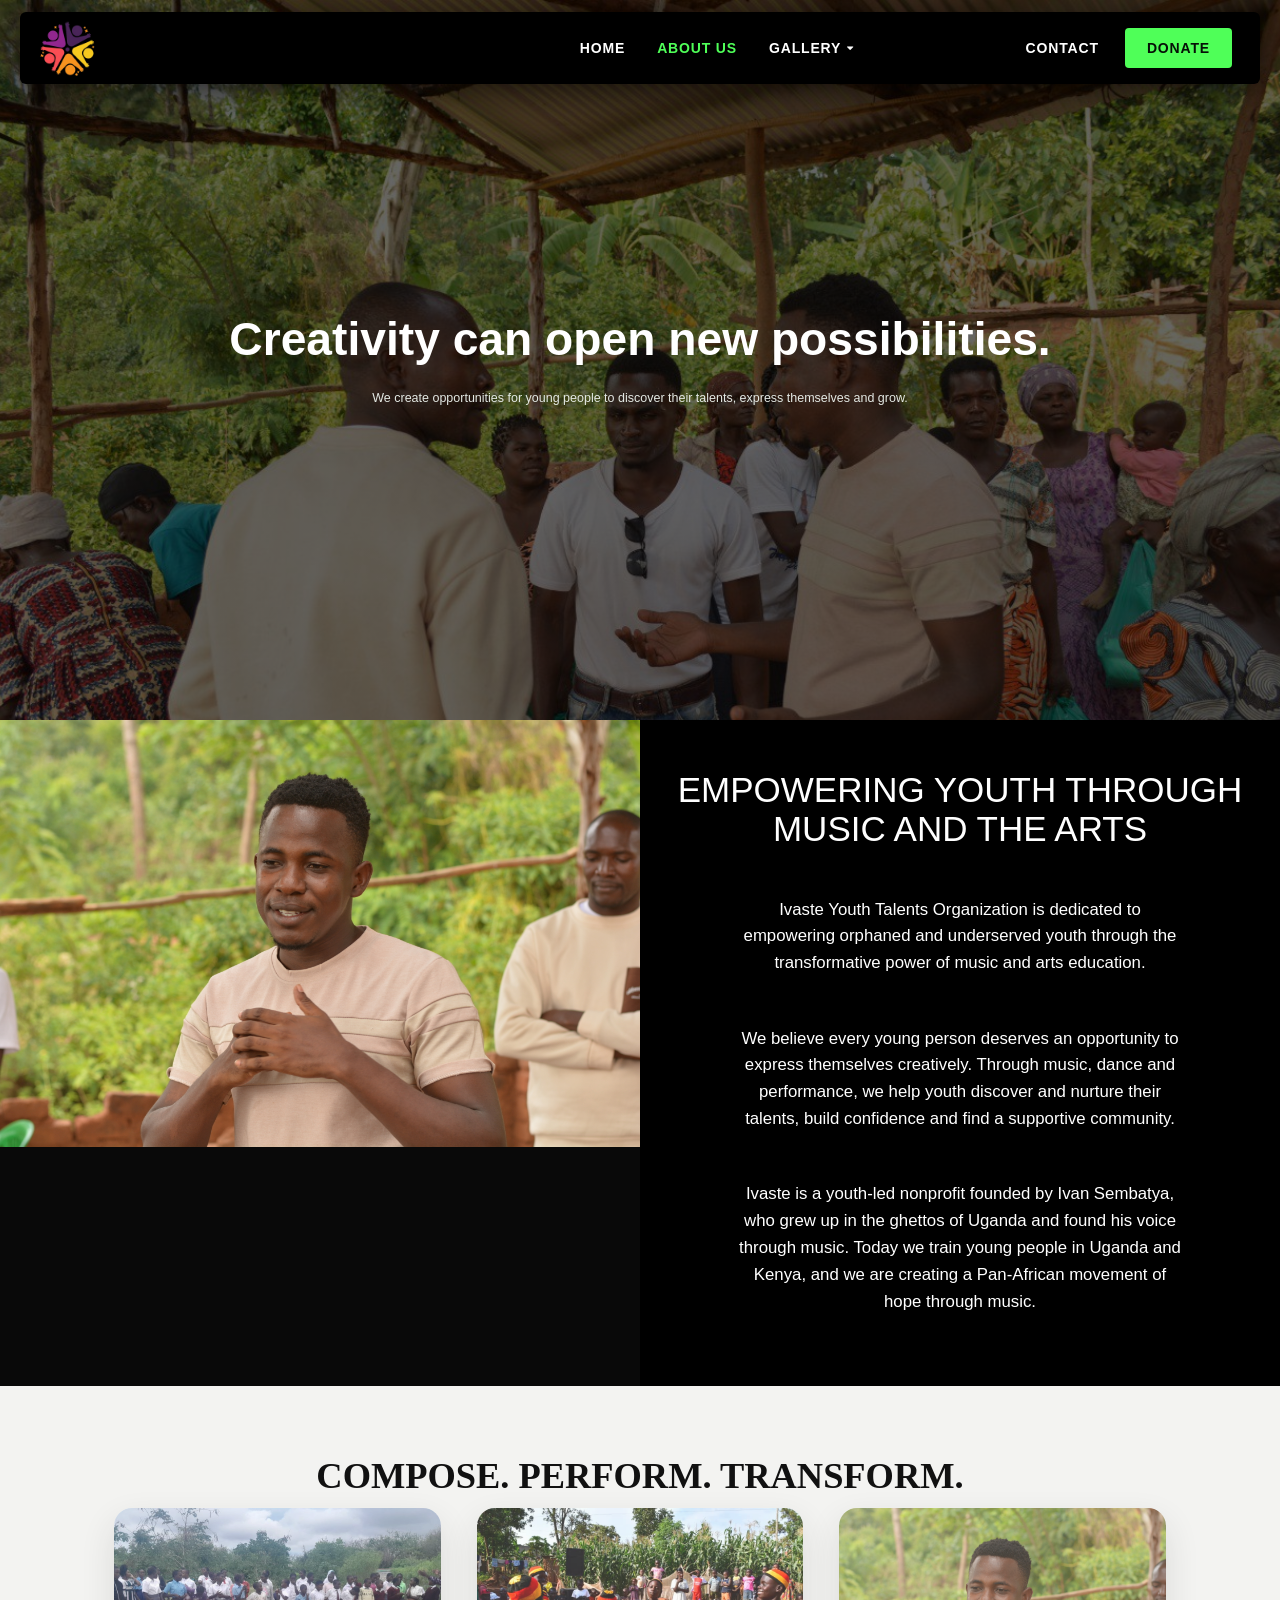
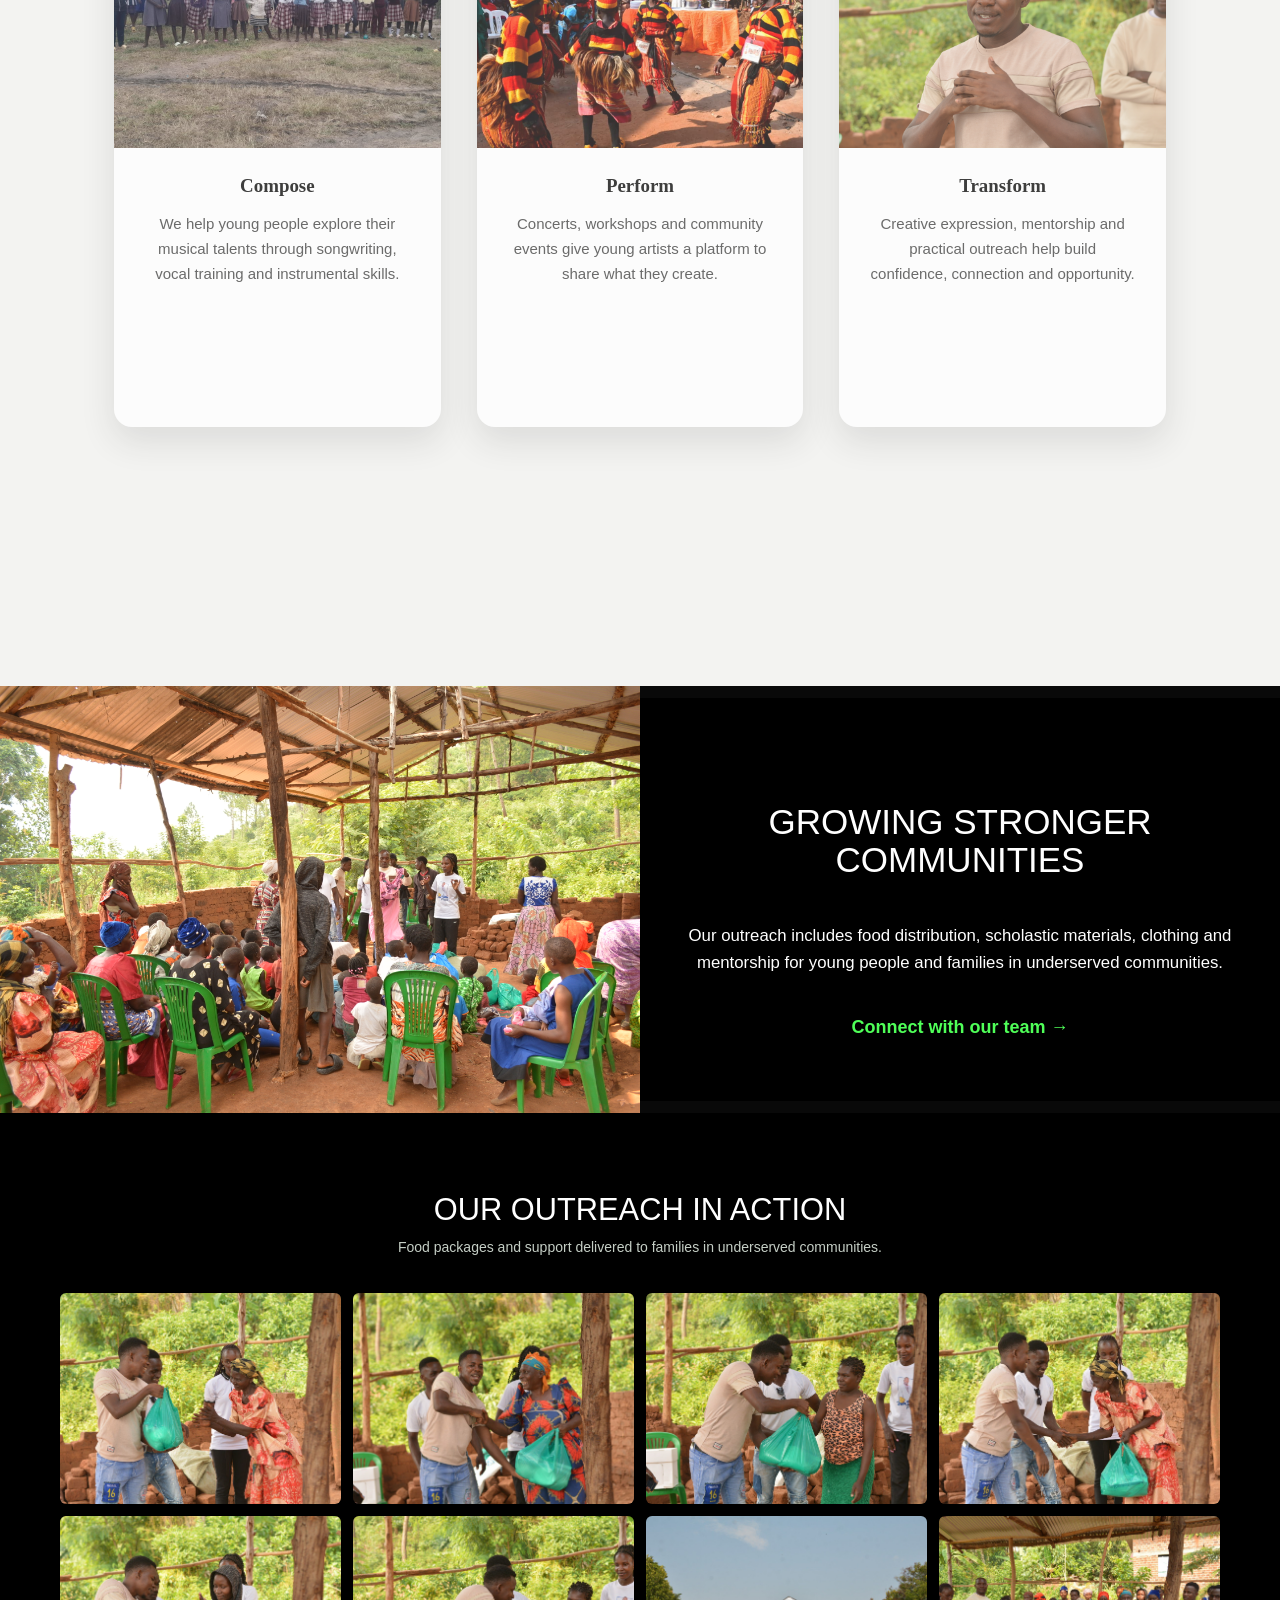
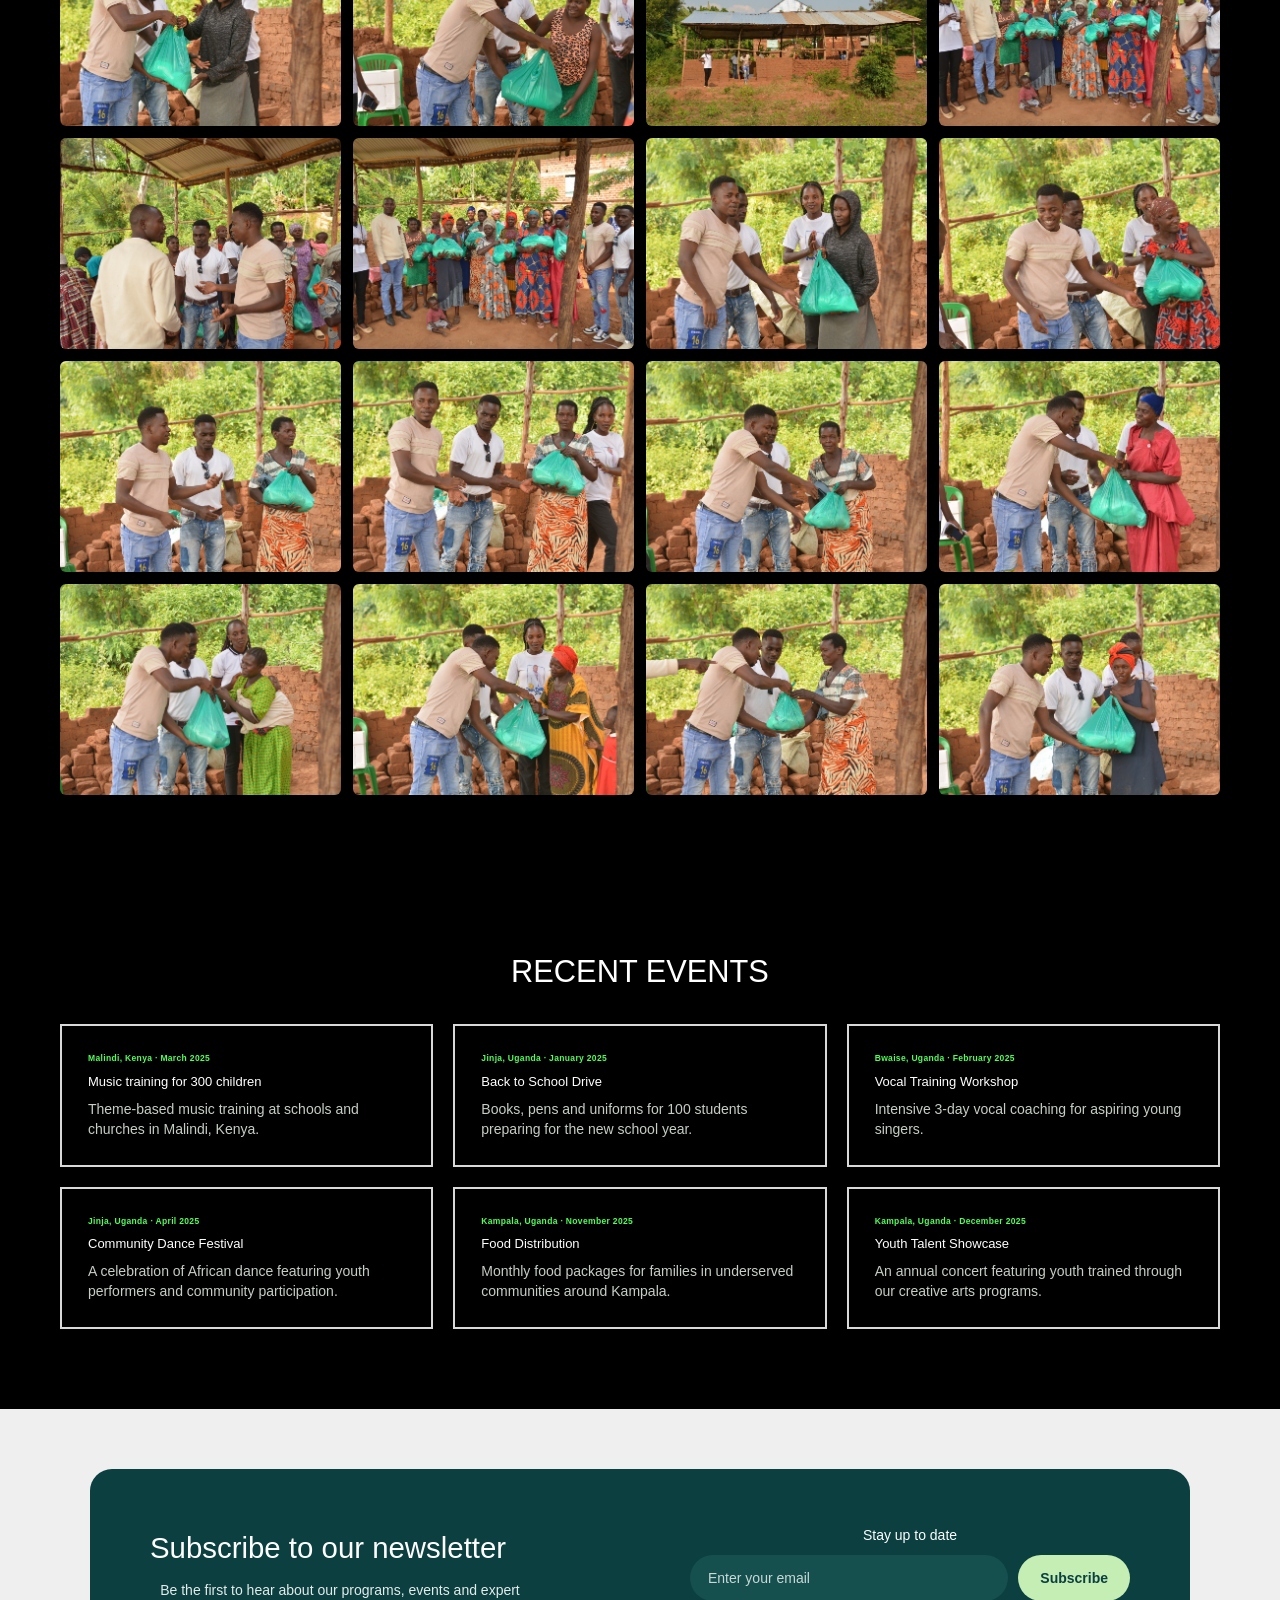
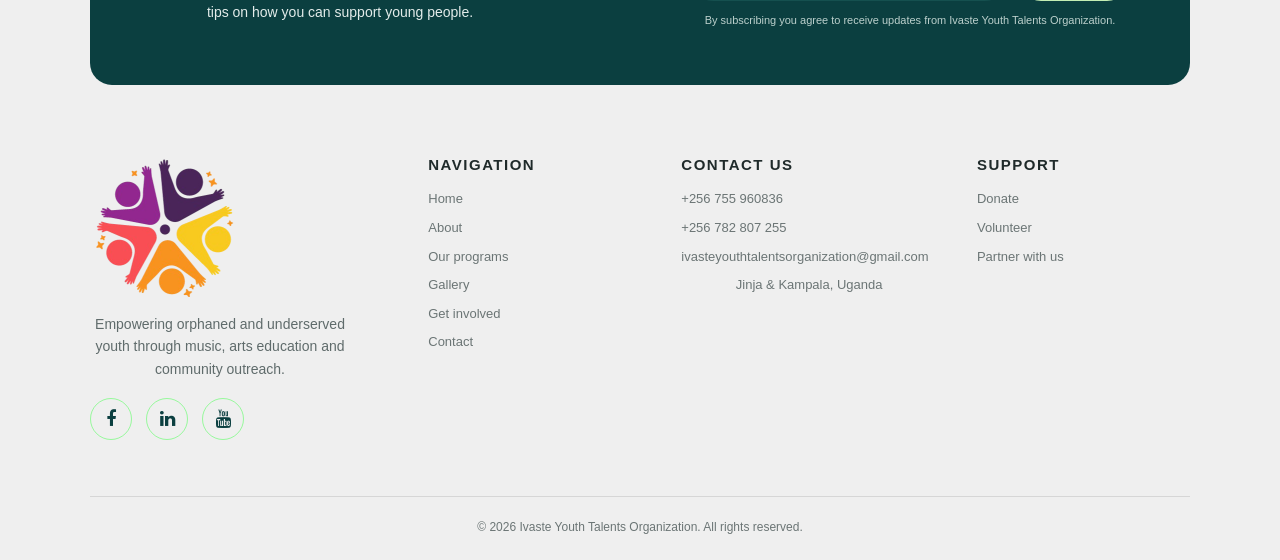
==== about.html @ e799e70d "Initialize Ivaste Youth website Co-authored-by: Copilot <223556219+Copilot@users.noreply.github.com>" ====
<!DOCTYPE html>
<html lang="en">
<head>
    <meta charset="UTF-8">
    <meta name="viewport" content="width=device-width, initial-scale=1.0">
    <meta name="description" content="About Ivaste Youth Talents Organization: our mission, our creative arts approach and our community outreach in Uganda.">
    <title>About | Ivaste Youth Talents Organization</title>

    <link rel="stylesheet" href="style.css">
    <link rel="stylesheet" href="https://cdnjs.cloudflare.com/ajax/libs/font-awesome/4.7.0/css/font-awesome.min.css">
    <link rel="stylesheet" href="https://stackpath.bootstrapcdn.com/bootstrap/3.4.1/css/bootstrap.min.css" integrity="sha384-HSMxcRTRxnN+Bdg0JdbxYKrThecOKuH5zCYotlSAcp1+c8xmyTe9GYg1l9a69psu" crossorigin="anonymous">
    <link rel="stylesheet" href="https://stackpath.bootstrapcdn.com/bootstrap/3.4.1/css/bootstrap-theme.min.css" integrity="sha384-6pzBo3FDv/PJ8r2KRkGHifhEocL+1X2rVCTTkUfGk7/0pbek5mMa1upzvWbrUbOZ" crossorigin="anonymous">
</head>
<body>
    
    <nav class="site-nav" aria-label="Main navigation">
        <a class="site-logo" href="index.html"><img src="images/ivaste-logo.png" alt="Ivaste Youth Talents Organization"></a>
        <ul class="site-menu">
            <li><a href="index.html">HOME</a></li>
            <li><a href="about.html" aria-current="page">ABOUT US</a></li>
            <li class="has-dropdown">
                <a href="gallery.html" aria-haspopup="true" aria-expanded="false">GALLERY <i class="fa fa-caret-down" aria-hidden="true"></i></a>
                <ul class="dropdown">
                    <li><a href="gallery.html">All photos</a></li>
                    <li><a href="gallery.html#food-distribution">Food distribution</a></li>
                    <li><a href="gallery.html#community">Community</a></li>
                </ul>
            </li>
            <li><a href="contact.html">CONTACT</a></li>
            <li><a class="nav-cta" href="donate.html">DONATE</a></li>
        </ul>
    </nav>

    <div class="main_about">
        <div class="main_content_about">
            <h2>Creativity can open new possibilities.</h2>
            <p>We create opportunities for young people to discover their talents, express themselves and grow.</p>
        </div>
    </div>

    <div class="side">
        <div class="left">
            <img src="images/youth-mentorship.jpg" alt="Ivaste team members offering guidance and support to a community member">
        </div>
        <div class="right">
            <h2>EMPOWERING YOUTH THROUGH MUSIC AND THE ARTS</h2>
            <p>
                Ivaste Youth Talents Organization is dedicated to empowering orphaned and underserved youth through the transformative power of music and arts education.
            </p>
            <p>
                We believe every young person deserves an opportunity to express themselves creatively. Through music, dance and performance, we help youth discover and nurture their talents, build confidence and find a supportive community.
            </p>
            <p>
                Ivaste is a youth-led nonprofit founded by Ivan Sembatya, who grew up in the ghettos of Uganda and found his voice through music. Today we train young people in Uganda and Kenya, and we are creating a Pan-African movement of hope through music.
            </p>
        </div>
    </div>

    <div class="product product_about">
        <h2>COMPOSE. PERFORM. TRANSFORM.</h2>
        <div class="product_container">

            <div class="item">
                <div class="item_img">
                    <img src="images/music-training.jpg" alt="Young people in a group music training session">
                </div>
                <div class="item_content">
                    <h3>Compose</h3>
                    <p>We help young people explore their musical talents through songwriting, vocal training and instrumental skills.</p>
                </div>
            </div>

            <div class="item">
                <div class="item_img">
                    <img src="images/youth-dance.jpeg" alt="Young performers sharing a traditional dance">
                </div>
                <div class="item_content">
                    <h3>Perform</h3>
                    <p>Concerts, workshops and community events give young artists a platform to share what they create.</p>
                </div>
            </div>

            <div class="item">
                <div class="item_img">
                    <img src="images/youth-mentorship.jpg" alt="Ivaste mentor working with a young person">
                </div>
                <div class="item_content">
                    <h3>Transform</h3>
                    <p>Creative expression, mentorship and practical outreach help build confidence, connection and opportunity.</p>
                </div>
            </div>
        </div>
    </div>

    <div class="side outreach-side">
        <div class="left">
            <img src="images/school-supplies.jpg" alt="Young people taking part in an Ivaste community outreach activity">
        </div>
        <div class="right">
            <h2>GROWING STRONGER COMMUNITIES</h2>
            <p>
                Our outreach includes food distribution, scholastic materials, clothing and mentorship for young people and families in underserved communities.
            </p>
            <a class="text-link" href="contact.html">Connect with our team &rarr;</a>
        </div>
    </div>

    <div class="gallery-section">
        <h2>OUR OUTREACH IN ACTION</h2>
        <p>Food packages and support delivered to families in underserved communities.</p>
        <div class="gallery-grid">
            <img src="images/1%20(1).jpg" alt="Ivaste volunteers handing out food packages" loading="lazy">
            <img src="images/1%20(2).jpg" alt="Food package distribution" loading="lazy">
            <img src="images/1%20(3).jpg" alt="Food package distribution" loading="lazy">
            <img src="images/1%20(4).jpg" alt="Food package distribution" loading="lazy">
            <img src="images/1%20(5).jpg" alt="Food package distribution" loading="lazy">
            <img src="images/1%20(6).jpg" alt="Food package distribution" loading="lazy">
            <img src="images/1%20(7).jpg" alt="Community outreach site" loading="lazy">
            <img src="images/1%20(8).jpg" alt="Community members gathered for an outreach day" loading="lazy">
            <img src="images/1%20(9).jpg" alt="Community members gathered for an outreach day" loading="lazy">
            <img src="images/1%20(10).jpg" alt="Community members gathered for an outreach day" loading="lazy">
            <img src="images/1%20(11).jpg" alt="Food package distribution" loading="lazy">
            <img src="images/1%20(12).jpg" alt="Food package distribution" loading="lazy">
            <img src="images/1%20(13).jpg" alt="Food package distribution" loading="lazy">
            <img src="images/1%20(14).jpg" alt="Food package distribution" loading="lazy">
            <img src="images/1%20(15).jpg" alt="Food package distribution" loading="lazy">
            <img src="images/1%20(16).jpg" alt="Food package distribution" loading="lazy">
            <img src="images/1%20(17).jpg" alt="Food package distribution" loading="lazy">
            <img src="images/1%20(18).jpg" alt="Food package distribution" loading="lazy">
            <img src="images/1%20(19).jpg" alt="Food package distribution" loading="lazy">
            <img src="images/1%20(20).jpg" alt="Food package distribution" loading="lazy">
        </div>
    </div>

    <div class="events-section">
        <h2>RECENT EVENTS</h2>
        <div class="events-grid">
            <article class="event-card">
                <span>Malindi, Kenya &middot; March 2025</span>
                <h3>Music training for 300 children</h3>
                <p>Theme-based music training at schools and churches in Malindi, Kenya.</p>
            </article>
            <article class="event-card">
                <span>Jinja, Uganda &middot; January 2025</span>
                <h3>Back to School Drive</h3>
                <p>Books, pens and uniforms for 100 students preparing for the new school year.</p>
            </article>
            <article class="event-card">
                <span>Bwaise, Uganda &middot; February 2025</span>
                <h3>Vocal Training Workshop</h3>
                <p>Intensive 3-day vocal coaching for aspiring young singers.</p>
            </article>
            <article class="event-card">
                <span>Jinja, Uganda &middot; April 2025</span>
                <h3>Community Dance Festival</h3>
                <p>A celebration of African dance featuring youth performers and community participation.</p>
            </article>
            <article class="event-card">
                <span>Kampala, Uganda &middot; November 2025</span>
                <h3>Food Distribution</h3>
                <p>Monthly food packages for families in underserved communities around Kampala.</p>
            </article>
            <article class="event-card">
                <span>Kampala, Uganda &middot; December 2025</span>
                <h3>Youth Talent Showcase</h3>
                <p>An annual concert featuring youth trained through our creative arts programs.</p>
            </article>
        </div>
    </div>

    <footer class="site-footer">
        <div class="newsletter">
            <div class="newsletter-copy">
                <h2>Subscribe to our newsletter</h2>
                <p>Be the first to hear about our programs, events and expert tips on how you can support young people.</p>
            </div>
            <div class="newsletter-form">
                <p class="newsletter-label">Stay up to date</p>
                <form method="post" enctype="text/plain" action="mailto:ivasteyouthtalentsorganization@gmail.com?subject=Newsletter%20subscription">
                    <input type="email" name="email" placeholder="Enter your email" aria-label="Email address" required>
                    <button type="submit">Subscribe</button>
                </form>
                <p class="newsletter-note">By subscribing you agree to receive updates from Ivaste Youth Talents Organization.</p>
            </div>
        </div>
        <div class="footer-main">
            <div class="footer-brand">
                <a href="index.html"><img src="images/ivaste-logo.png" alt="Ivaste Youth Talents Organization"></a>
                <p>Empowering orphaned and underserved youth through music, arts education and community outreach.</p>
                <div class="social-icons">
                    <a href="https://web.facebook.com/profile.php?id=100069220653666" target="_blank" rel="noopener noreferrer" aria-label="Facebook"><i class="fa fa-facebook" aria-hidden="true"></i></a>
                    <a href="https://www.linkedin.com/company/ivaste-youth-talents-organization/" target="_blank" rel="noopener noreferrer" aria-label="LinkedIn"><i class="fa fa-linkedin" aria-hidden="true"></i></a>
                    <a href="https://www.youtube.com/@IvasteYouthTalentsOrganization" target="_blank" rel="noopener noreferrer" aria-label="YouTube"><i class="fa fa-youtube" aria-hidden="true"></i></a>
                </div>
            </div>
            <div class="footer-col">
                <h3>Navigation</h3>
                <a href="index.html">Home</a>
                <a href="about.html">About</a>
                <a href="index.html#programs">Our programs</a>
                <a href="gallery.html">Gallery</a>
                <a href="donate.html">Get involved</a>
                <a href="contact.html">Contact</a>
            </div>
            <div class="footer-col">
                <h3>Contact Us</h3>
                <a href="tel:+256755960836">+256 755 960836</a>
                <a href="tel:+256782807255">+256 782 807 255</a>
                <a href="mailto:ivasteyouthtalentsorganization@gmail.com">ivasteyouthtalentsorganization@gmail.com</a>
                <p>Jinja &amp; Kampala, Uganda</p>
            </div>
            <div class="footer-col">
                <h3>Support</h3>
                <a href="donate.html">Donate</a>
                <a href="donate.html">Volunteer</a>
                <a href="donate.html">Partner with us</a>
            </div>
        </div>
        <div class="footer-bottom">
            <p>&copy; 2026 Ivaste Youth Talents Organization. All rights reserved.</p>
        </div>
    </footer>
</body>
</html>
---- style.css ----
body
{
    background-color: black;
}

.nav
{
    background-color: rgba(0, 0, 0, 0.856);
    z-index: 9;
    padding-left: 50px;
    padding-right: 50px;
    display:flex;
    box-shadow: 0px 3px 65px 0px rgba(0, 0, 0, 0.856);
}
.nav_top
{
    position:fixed;
    top:0;
    right:0;
    left:0;
}
.logo
{
    float:left;
    width: 50%;
}
.logo img
{
    padding: 8px;
    width:30%;
    margin-left:10%;
}
.nav_side
{
    float:right;
    width:45%;
    margin-top: 20px;
}
.nav_side a
{
    text-decoration: none;
    margin-right: 10px;
    margin-left:50px;
    margin-top: 20px;
    padding-top: 20px;
    padding-left: 15px;
    color: white;
    font-weight: bold;
    font-family: 'Trebuchet MS', sans-serif;
    font-size: 15px;
    justify-content: center;
    align-items: center;
    align-content: center;
    text-align: center;
    
}
.nav_side a:hover
{
    color: rgb(79, 255, 88);
    transition: all 1s ease;
}

.main
{
    background-image: linear-gradient(rgba(0,0,0,0.6), rgba(0,0,0,0.6)), url("images/1%20(8).jpg");
    background-position: center;
    background-size: cover;
    background-repeat: no-repeat;
    background-attachment: fixed;
    height: 130vh;
}
.main .main_content
{
    padding-top: 10%;
    margin-left: 10%;
    margin-right: 10%;
    width:40%;
}
.main .main_content h2
{
    color: white;
    font-size: 350%;
    font-family: 'Trebuchet MS', sans-serif;
    font-weight: bolder;
    text-align: left;
}
.main .main_content h2 span
{
    font-size:50%;
    opacity: 0.9;
    font-weight: 400;
    line-height: 50px;
}
.main .main_content .btn
{
    margin-top:10%;
    text-align: left;
    width:0%;
}
.main .main_content .btn a
{
    text-decoration: none;
    font-size: large;
    margin:44%;
    padding: 10px 20px;
    font-weight: bold;
    background-color: rgba(0, 0, 0, 0.856);
    color:white;
    font-family: 'Trebuchet MS', sans-serif; 
    text-align: center;
    border: 2px solid rgba(0, 0, 0, 0.856);
    transition: 0.5s;
}
.main .main_content .btn a:hover
{
    background-color: rgba(255, 255, 255, 0.527);
    color: rgb(37, 0, 19);
    border: none;
    border: 4px solid rgb(37, 0, 19);
    transition:0.5s;
}

.side 
{
    background-color: rgba(0, 0, 0, 0.966);
    display: flex;
    text-align: center;
    color: white;
    font-family: 'Trebuchet MS', sans-serif;
}
.side .left
{
    width:50%;
    float: left;
}
.side .left img
{
    float: left;
    width:100%;
}
.side .right
{
    background-color: rgba(0, 0, 0, 0.966);
    width:50%;
    float:right;
}
.side .right h2
{
    margin-top: 8%;
    font-size: 250%;
}
.side .right p
{
    margin-left: 15%;
    width: 70%;
    font-size: 147%;
    margin-top: 6%;
}
.side .right .side_btn
{
    margin-top:4%;
}
.side .right .side_btn a
{
    text-decoration: none;
    font-size: large;
    margin:32%;
    padding: 10px 20px;
    font-weight: bold;
    color: white;
    font-family: 'Trebuchet MS', sans-serif;
    text-align: center;
    border: 4px double whitesmoke;
    transition: 0.5s;
}
.side .right .side_btn a:hover
{
    background-color: rgb(79, 255, 88);
    color: black;
    font-weight:bolder;
    border: none;
    border: 4px solid green;
    transition:0.5s;
}

.product
{
    float:left;
    background-image: linear-gradient(rgba(0,0,0,0.7), rgba(0,0,0,0.7)), url("images/1%20(13).jpg");
    background-position: center;
    background-size: cover;
    background-repeat: no-repeat;
    background-attachment: fixed;
    padding-bottom: 50px;
    height: 100vh;
    font-family: 'Trebuchet MS', sans-serif;
    color: white;
}
.product h2
{
    font-size: 45px;
    text-align: center;
    padding: 20px;
}
.product .product_container
{
    display:flex;
    margin-left: 5%;
    margin-right: 5%;
}
.product .product_container .item
{
    width:33%;
    margin: 10px;
    height: 10%;
    background-color: black;
    opacity: 80%;
    border-radius: 50%;
}
.product .product_container .item:hover
{
    box-shadow:0px 3px 65px 0px rgb(255, 189, 165);
}
.product .product_container .item .item_img
{
    width:60%;
    height: 20%;
    overflow:hidden;
    margin-left: 23%;
}
.product .product_container .item .item_img img
{
    width:100%;
    height: 10%;
}
.product .product_container .item .item_content
{
    text-align: center;
}
.product .product_container .item .item_content h3
{
    font-size: 25px;
    line-height: 2px;
    color: rgb(79, 255, 88);
    font-weight: bolder;
}
.product .product_container .item .item_content p
{
    font-size: 20px;
    line-height: 25px;
    width: 80%;
    text-align: center;
    padding-left: 20%;
}

footer
{
    background-color: black;
    padding:50px;
    display: inline-block;
    font-family: 'Trebuchet MS', sans-serif;
}
footer .aimg
{
    margin-top:21%;
}
footer .pages
{
    width:25%;
    text-align: center;
    display: inline-block;
}

footer .pages p
{
    padding-top: 5%;
    text-align: left;
    color:rgba(255, 226, 243, 0.808);
    width:90%;
    padding-left:12%;
}
footer .pages a
{
    text-decoration: none;
    margin:10px;
    color: rgba(255, 226, 243, 0.808);
    font-size: 30px;
}
footer .pages a:hover
{
    color:white;
}
footer .doc
{
    width:25%;
    text-align: center;
    display: inline-block;
    padding-bottom: 5%;
}
footer .doc h3
{
    color: rgb(255, 226, 243);
    font-size: 30px;
    padding: 5px;
    font-weight: bold;
    line-height: 130px;
}
footer .doc a
{
    display: block;
    text-decoration: none;
    margin:10px;
    color: rgba(255, 226, 243, 0.808);
    font-size: 25px;
}
footer .doc a:hover
{
    color:white;
}
footer .social
{
    width:25%;
    text-align: center;
    display: inline-block;
}
footer .social h3
{
    color: rgb(255, 226, 243);
    font-size: 30px;
    padding: 5px;
    font-weight: bold;
    line-height: 130px;
}
footer .contact
{
    width:20%;
    text-align: center;
    text-align: left;
}
footer .contact h3
{
    color: rgb(255, 226, 243);
    font-size: 30px;
    padding: 5px;
    font-weight: bold;
    line-height: 130px;
}
footer .social p
{
    padding-top: 5%;
    text-align: left;
    color:rgba(255, 226, 243, 0.808);
    width:90%;
    padding-left:12%;
    font-size: large;
    margin-bottom: 18%;
}
.side .right .side_btn
{
    margin-top:4%;
}
footer .side_btn a
{
    text-decoration: none;
    font-size: 100%;
    padding: 10px 20px;
    font-weight: bold;
    color: white;
    font-family: 'Trebuchet MS', sans-serif;
    border: 2px double whitesmoke;
    transition: 0.5s;
}
footer .side_btn a:hover
{
    background-color: rgb(79, 255, 88);
    color: black;
    font-weight:bolder;
    border: none;
    border: 4px solid green;
    transition:0.5s;
}
footer .contact
{
    display: inline-block;
}
footer .contact a
{
    display: block;
    font-size: 20px;
    line-height: 38px;
    text-decoration: none;;
    color:rgba(247, 193, 224, 0.904);
    margin:10px;
}
footer .contact a:hover
{
    color:white;
}
footer p
{
    color:rgba(247, 178, 217, 0.726);
    text-align: center;
    font-size: 110%;
}

.main_about
{
    font-family: 'Trebuchet MS', sans-serif;
    background-image: linear-gradient(rgba(0,0,0,0.6), rgba(0,0,0,0.6)), url("images/1%20(9).jpg");
    background-position: center;
    background-size: cover;
    background-repeat: no-repeat;
    background-attachment: fixed;
    height: 80vh;
    margin-top:-1.5%;
}
.main_about .main_content_about h2
{
    color: white;
    font-size: 390%;
    font-family: 'Trebuchet MS', sans-serif;
    font-weight: bolder;
    text-align: center;
    padding:20%;
}
.product_about
{
    float:left;
    background-image: linear-gradient(rgba(0,0,0,0.7), rgba(0,0,0,0.7)), url("images/1%20(15).jpg");
    background-position: center;
    background-size: cover;
    background-repeat: no-repeat;
    background-attachment: fixed;
    padding-bottom: 50px;
    height: 100vh;
    font-family: 'Trebuchet MS', sans-serif;
    color: white;
}

.donate
{
    font-family: 'Trebuchet MS', sans-serif;
    background-image: linear-gradient(rgba(0,0,0,0.7), rgba(0,0,0,0.7)), url("images/1%20(18).jpg");
    background-position: center;
    background-size: cover;
    background-repeat: no-repeat;
    background-attachment: fixed;
    height: 100vh;
    margin-top:-1.5%;
    color: white;
    text-align: center;
}
.donate .donate_container
{
    background-color: black;
    opacity:80%;
    text-align: center;
    margin: 0% 20% 0% 20%;
    padding-top:10%;
    padding-bottom: 10%;
}
.donate .donate_container h1
{
    color: rgb(79, 255, 88);
    line-height: 100px;
}
.donate .donate_container p
{
    font-size: large;
    width:80%;
    text-align: center;
    padding-left:20%;
}
.donate .donate_container .second
{
    padding-bottom: 10%;
}
.donate .side_btn a
{
    text-decoration: none;
    font-size: 120%;
    padding: 10px 20px;
    font-weight: bold;
    color: white;
    font-family: 'Trebuchet MS', sans-serif;
    border: 2px double whitesmoke;
    transition: 0.5s;
}
.donate .side_btn a:hover
{
    background-color: white;
    color: black;
    font-weight:bolder;
    border: none;
    border: 4px solid green;
    transition:0.5s;
}

.contact_container
{
    padding: 100px;
    font-family: 'Trebuchet MS', sans-serif;
    background-image: linear-gradient(rgba(0,0,0,0.7), rgba(0,0,0,0.7)), url("images/1%20(19).jpg");
    background-position: center;
    background-size: cover;
    background-repeat: no-repeat;
    background-attachment: fixed;
    height: 180vh;
    margin-top:-1.5%;
    color: white;
}
.contact_container h2
{
    font-family: Avantgarde, TeX Gyre Adventor, URW Gothic L, sans-serif;
    font-size: 33px;
    text-align: center;
    font-family: 'Trebuchet MS', sans-serif;
}
.contact_container .g_map
{
    border:10px solid white;
}
.contact_container .contact_content
{
    padding:20px;
    font-family: 'Trebuchet MS', sans-serif;
}
.contact_container .contact_content p
{
    padding:15px;
    font-size: 20px;
    line-height: 25px;
}
@media screen and (max-width: 768px) {

    .main h2 {
        font-size: 1.5rem;
    }
    
    .item_content p {
        font-size: 0.9rem;
    }
}

@media screen and (max-width: 480px) {

    .nav_side {
        display: flex;
        flex-direction: column;
    }

}

.nav {
    justify-content: space-between;
    align-items: center;
    min-height: 90px;
    padding-top: 8px;
    padding-bottom: 8px;
}

.logo {
    float: none;
    width: auto;
}

.logo img {
    width: auto;
    height: 72px;
    margin-left: 0;
    padding: 0;
}

.nav_side {
    float: none;
    width: auto;
    margin-top: 0;
    display: flex;
    align-items: center;
}

.nav_side a {
    margin: 0 0 0 26px;
    padding: 0;
}

.nav_side a:first-child {
    margin-left: 0;
}

.main .main_content {
    width: 46%;
}

.main .main_content h2 {
    font-size: 300%;
    line-height: 1.15;
}

.main .main_content h2 span {
    display: block;
    margin-top: 18px;
    font-size: 55%;
    line-height: 1.5;
}

.main .main_content .btn {
    width: auto;
    margin-top: 36px;
}

.main .main_content .btn a {
    margin: 0 14px 0 0;
    display: inline-block;
}

.side .right {
    display: flex;
    flex-direction: column;
    justify-content: center;
    padding-bottom: 60px;
}

.side .right p {
    font-size: 120%;
    line-height: 1.6;
}

.side .right .side_btn {
    margin-bottom: 0;
}

.side .right .side_btn a {
    margin: 0;
}

.product {
    float: none;
    width: 100%;
    height: auto;
    min-height: 100vh;
    padding: 0 0 80px;
}

.product h2 {
    padding-top: 60px;
    padding-bottom: 30px;
}

.product .product_container {
    align-items: stretch;
}

.product .product_container .item {
    width: 31%;
    height: auto;
    padding: 36px 30px 44px;
    border-radius: 24px;
    margin: 10px;
}

.product .product_container .item .item_img {
    width: 62%;
    height: auto;
    margin: 0 auto 24px;
}

.product .product_container .item .item_img img {
    width: 100%;
    height: auto;
    aspect-ratio: 1 / 1;
    object-fit: cover;
    border-radius: 50%;
}

.product .product_container .item .item_content h3 {
    line-height: 1.3;
    margin: 0 0 12px;
}

.product .product_container .item .item_content p {
    width: auto;
    padding-left: 0;
    padding-right: 0;
    font-size: 17px;
    line-height: 1.6;
}

.product .product_container .item .item_content br {
    display: none;
}

.main_about {
    display: flex;
    align-items: center;
    justify-content: center;
    height: 80vh;
    margin-top: 0;
}

.main_about .main_content_about {
    padding: 0 10%;
    text-align: center;
}

.main_about .main_content_about h2 {
    margin: 0;
    padding: 0;
    font-size: 330%;
    line-height: 1.2;
}

.main_about .main_content_about p {
    margin: 22px auto 0;
    max-width: 760px;
    font-size: 1.25rem;
    color: #e4e9e4;
}

.product_about h2 {
    padding-top: 70px;
}

.side.outreach-side {
    display: flex;
    align-items: center;
    background-color: rgba(0, 0, 0, 0.966);
}

.side.outreach-side .left {
    width: 50%;
}

.side.outreach-side .right {
    width: 50%;
    padding: 60px 40px;
}

.side.outreach-side .right p {
    margin-left: 0;
    width: 100%;
}

.side.outreach-side .right .text-link {
    display: inline-block;
    margin-top: 28px;
    color: rgb(79, 255, 88);
    font-size: large;
    font-weight: bold;
    text-decoration: none;
}

.side.outreach-side .right .text-link:hover {
    color: #fff;
}

.donate {
    height: auto;
    min-height: 100vh;
    margin-top: 0;
    padding: 150px 0 90px;
}

.donate .donate_container {
    margin: 0 auto;
    width: min(860px, 88%);
    padding: 7% 6%;
}

.donate .donate_container h1 {
    line-height: 1.2;
    font-size: 3em;
    margin: 0 0 20px;
}

.donate .donate_container p {
    width: 100%;
    padding-left: 0;
    margin: 0 auto 18px;
    line-height: 1.7;
}

.donate .donate_container .second {
    padding-bottom: 0;
}

.donate .side_btn {
    margin-top: 30px;
}

.donate .side_btn a {
    margin: 0 6px;
    display: inline-block;
}

.contact_container {
    height: auto;
    margin-top: 0;
    padding: 150px 8% 90px;
}

.contact_container h2 {
    font-size: 2.6em;
    margin-bottom: 36px;
}

.contact-cards {
    display: grid;
    grid-template-columns: repeat(3, minmax(0, 1fr));
    gap: 20px;
    margin-bottom: 30px;
}

.contact-card {
    padding: 28px 24px;
    border: 2px solid rgba(255, 255, 255, 0.85);
    background: rgba(0, 0, 0, 0.82);
    text-align: center;
}

.contact-card span {
    display: block;
    margin-bottom: 12px;
    color: rgb(79, 255, 88);
    font-weight: bold;
    letter-spacing: 0.08em;
    text-transform: uppercase;
}

.contact-card a,
.contact-card p {
    margin: 0;
    font-size: 1.05rem;
    overflow-wrap: anywhere;
    text-decoration: none;
    color: #fff;
}

.contact-card a:hover {
    color: rgb(79, 255, 88);
}

.contact_container .contact_content {
    text-align: center;
}

.contact_container .contact_content p {
    font-size: 1.15rem;
    line-height: 1.7;
}

.contact_container .contact_content .text-link {
    color: rgb(79, 255, 88);
    font-weight: bold;
    text-decoration: none;
}

.contact_container .contact_content .text-link:hover {
    color: #fff;
}

footer {
    box-sizing: border-box;
    padding: 60px 50px 30px;
}

footer .pages,
footer .doc,
footer .contact,
footer .social {
    width: 24%;
    vertical-align: top;
}

footer .aimg {
    margin-top: 0;
    width: auto;
    height: 84px;
}

footer .pages p,
footer .social p {
    padding-left: 0;
    padding-top: 0;
    width: 92%;
    margin-bottom: 20px;
    font-size: 1rem;
    line-height: 1.6;
    text-align: left;
}

footer .doc h3,
footer .contact h3,
footer .social h3 {
    color: rgb(79, 255, 88);
    line-height: 1.4;
    padding: 0 0 12px;
}

footer .doc a,
footer .contact a {
    display: block;
    margin: 4px 10px;
    font-size: 17px;
    line-height: 1.8;
    color: #c5cec5;
    overflow-wrap: anywhere;
    text-align: left;
}

footer .contact p {
    margin: 4px 10px;
    color: #c5cec5;
    font-size: 16px;
    text-align: left;
}

footer .doc,
footer .contact {
    text-align: left;
}

footer .social .side_btn a {
    margin: 0;
    font-size: 100%;
}

footer .side_btn {
    margin-top: 6px;
}

footer hr {
    border-color: rgba(255, 255, 255, 0.16);
}

footer > p {
    color: #aab2aa;
    font-size: 0.9rem;
    margin: 0;
    padding-top: 14px;
}

@media screen and (max-width: 1024px) {
    .nav_side a {
        font-size: 13px;
        margin-left: 18px;
    }

    .product .product_container {
        flex-wrap: wrap;
    }

    .product .product_container .item {
        width: 46%;
    }

    .side.outreach-side .right {
        padding: 40px 24px;
    }
}

@media screen and (max-width: 768px) {
    .nav {
        flex-direction: column;
        padding: 10px 16px;
        min-height: 0;
    }

    .logo img {
        height: 58px;
    }

    .nav_side {
        flex-wrap: wrap;
        justify-content: center;
        margin: 6px 0 0;
    }

    .nav_side a {
        margin: 6px 12px;
        font-size: 13px;
    }

    .main {
        height: auto;
        min-height: 100vh;
        padding: 200px 0 80px;
    }

    .main .main_content {
        width: auto;
        margin: 0 7%;
    }

    .main .main_content h2 {
        font-size: 2.2em;
    }

    .side {
        flex-direction: column;
    }

    .side .left,
    .side .right {
        width: 100%;
        float: none;
    }

    .side .right {
        padding: 50px 0 60px;
    }

    .side .right p {
        margin-left: 7%;
        width: 86%;
    }

    .product .product_container {
        flex-direction: column;
        margin: 0 7%;
    }

    .product .product_container .item {
        width: 100%;
        margin: 10px 0;
    }

    .product .product_container .item .item_img {
        width: 55%;
    }

    .main_about .main_content_about h2 {
        font-size: 2.4em;
    }

    .side.outreach-side {
        flex-direction: column;
    }

    .side.outreach-side .left,
    .side.outreach-side .right {
        width: 100%;
    }

    .contact-cards {
        grid-template-columns: 1fr;
    }

    .donate .donate_container {
        width: 90%;
        padding: 12% 6%;
    }

    footer {
        padding: 40px 24px 24px;
    }

    footer .pages,
    footer .doc,
    footer .contact,
    footer .social {
        width: 100%;
        margin-bottom: 30px;
    }
}

.gallery-section,
.events-section {
    padding: 80px max(28px, calc((100vw - 1160px) / 2));
    background: #000;
    font-family: 'Trebuchet MS', sans-serif;
    color: white;
}

.gallery-section h2,
.events-section h2 {
    margin: 0 0 10px;
    text-align: center;
    font-size: 2.2em;
}

.gallery-section > p {
    margin: 0 0 36px;
    text-align: center;
    color: #c5cec5;
}

.gallery-grid {
    display: grid;
    grid-template-columns: repeat(4, minmax(0, 1fr));
    gap: 12px;
}

.gallery-grid img {
    width: 100%;
    aspect-ratio: 4 / 3;
    object-fit: cover;
    border-radius: 6px;
}

.events-grid {
    display: grid;
    grid-template-columns: repeat(3, minmax(0, 1fr));
    gap: 20px;
    margin-top: 36px;
}

.event-card {
    padding: 26px;
    border: 2px solid rgba(255, 255, 255, 0.85);
    background: rgba(0, 0, 0, 0.82);
}

.event-card span {
    display: block;
    margin-bottom: 10px;
    color: rgb(79, 255, 88);
    font-size: 0.85rem;
    font-weight: bold;
    letter-spacing: 0.04em;
}

.event-card h3 {
    margin: 0 0 10px;
    font-size: 1.3rem;
}

.event-card p {
    margin: 0;
    color: #c5cec5;
}

@media screen and (max-width: 1024px) {
    .events-grid {
        grid-template-columns: repeat(2, minmax(0, 1fr));
    }
}

@media screen and (max-width: 768px) {
    .gallery-grid {
        grid-template-columns: repeat(2, minmax(0, 1fr));
    }

    .events-grid {
        grid-template-columns: 1fr;
    }
}

.impact-section {
    padding: 56px max(28px, calc((100vw - 1160px) / 2));
    background: rgb(79, 255, 88);
    color: #061007;
    font-family: 'Trebuchet MS', sans-serif;
}

.impact-grid {
    display: grid;
    grid-template-columns: repeat(4, minmax(0, 1fr));
    gap: 24px;
    text-align: center;
}

.impact-stat strong {
    display: block;
    font-size: 3em;
    line-height: 1.1;
}

.impact-stat span {
    font-size: 1rem;
    font-weight: bold;
}

.founder-section {
    padding: 90px max(28px, calc((100vw - 1160px) / 2));
    background: #0c100c;
    font-family: 'Trebuchet MS', sans-serif;
    color: white;
}

.founder-copy {
    max-width: 820px;
    margin: 0 auto;
    text-align: center;
}

.founder-copy h2 {
    margin: 0 0 22px;
    font-size: 2.4em;
}

.founder-copy p {
    margin: 0 0 16px;
    color: #c5cec5;
    font-size: 1.1rem;
    line-height: 1.7;
}

.founder-copy .text-link {
    color: rgb(79, 255, 88);
    font-weight: bold;
    text-decoration: none;
}

.founder-copy .text-link:hover {
    color: #fff;
}

.section-link {
    margin-top: 28px;
    text-align: center;
}

.section-link .text-link {
    color: rgb(79, 255, 88);
    font-weight: bold;
    text-decoration: none;
}

.section-link .text-link:hover {
    color: #fff;
}

.involve-section {
    padding: 90px max(28px, calc((100vw - 1160px) / 2));
    background: #000;
    font-family: 'Trebuchet MS', sans-serif;
    color: white;
    text-align: center;
}

.involve-section h2 {
    margin: 0 0 10px;
    font-size: 2.2em;
}

.involve-section > p {
    margin: 0 0 36px;
    color: #c5cec5;
}

.involve-grid {
    display: grid;
    grid-template-columns: repeat(3, minmax(0, 1fr));
    gap: 20px;
}

.involve-card {
    padding: 30px 26px;
    border: 2px solid rgba(255, 255, 255, 0.85);
    background: rgba(0, 0, 0, 0.82);
}

.involve-card h3 {
    margin: 0 0 12px;
    color: rgb(79, 255, 88);
    font-size: 1.5rem;
}

.involve-card p {
    margin: 0 0 22px;
    color: #c5cec5;
}

.involve-card a {
    display: inline-block;
    padding: 10px 20px;
    border: 2px solid rgb(79, 255, 88);
    color: #fff;
    font-weight: bold;
    text-decoration: none;
    transition: background-color 160ms ease, color 160ms ease;
}

.involve-card a:hover {
    background: rgb(79, 255, 88);
    color: #061007;
}

.visit-section {
    display: grid;
    grid-template-columns: repeat(3, minmax(0, 1fr));
    gap: 20px;
    padding: 70px max(28px, calc((100vw - 1160px) / 2));
    background: #0c100c;
    font-family: 'Trebuchet MS', sans-serif;
}

.visit-card {
    padding: 26px 24px;
    border: 2px solid rgba(255, 255, 255, 0.85);
    background: rgba(0, 0, 0, 0.82);
    text-align: center;
    color: white;
}

.visit-card span {
    display: block;
    margin-bottom: 12px;
    color: rgb(79, 255, 88);
    font-weight: bold;
    letter-spacing: 0.08em;
    text-transform: uppercase;
}

.visit-card a,
.visit-card p {
    display: block;
    margin: 0 0 6px;
    color: #fff;
    text-decoration: none;
    overflow-wrap: anywhere;
}

.visit-card a:hover {
    color: rgb(79, 255, 88);
}

@media screen and (max-width: 1024px) {
    .impact-grid {
        grid-template-columns: repeat(2, minmax(0, 1fr));
    }
}

@media screen and (max-width: 768px) {
    .involve-grid,
    .visit-section {
        grid-template-columns: 1fr;
    }

    .impact-grid {
        gap: 28px;
    }

    .impact-stat strong {
        font-size: 2.4em;
    }
}

.nav {
    position: fixed;
    top: 0;
    left: 0;
    right: 0;
    z-index: 20;
    min-height: 84px;
    padding: 10px 50px;
    background: rgba(0, 0, 0, 0.94);
    backdrop-filter: blur(8px);
    border-bottom: 1px solid rgba(79, 255, 88, 0.18);
    box-shadow: none;
}

.logo img {
    height: 62px;
}

.nav_side {
    gap: 0;
}

.nav_side a {
    position: relative;
    margin: 0 0 0 30px;
    padding: 8px 2px;
    font-size: 14px;
    font-weight: 700;
    letter-spacing: 0.06em;
    color: #f5f5f5;
}

.nav_side a::after {
    content: "";
    position: absolute;
    left: 0;
    right: 0;
    bottom: 0;
    height: 2px;
    background: rgb(79, 255, 88);
    transform: scaleX(0);
    transform-origin: left;
    transition: transform 200ms ease;
}

.nav_side a:hover,
.nav_side a[aria-current="page"] {
    color: rgb(79, 255, 88);
}

.nav_side a:hover::after,
.nav_side a[aria-current="page"]::after {
    transform: scaleX(1);
}

.nav_side a.nav-cta {
    margin-left: 36px;
    padding: 10px 22px;
    border-radius: 4px;
    background: rgb(79, 255, 88);
    color: #061007;
}

.nav_side a.nav-cta::after {
    display: none;
}

.nav_side a.nav-cta:hover,
.nav_side a.nav-cta[aria-current="page"] {
    background: #fff;
    color: #061007;
}

footer {
    display: grid;
    grid-template-columns: 1.3fr 1fr 1.1fr 1.2fr;
    gap: 44px;
    padding: 70px 60px 26px;
    background: #000;
}

footer > hr {
    display: none;
}

footer .pages,
footer .doc,
footer .contact,
footer .social {
    width: auto;
    display: flex;
    flex-direction: column;
    align-items: flex-start;
    gap: 0;
    text-align: left;
}

footer .aimg {
    height: 70px;
    width: auto;
    margin: 0 0 18px;
}

footer .pages p,
footer .social p {
    width: auto;
    margin: 0 0 22px;
    padding: 0;
    color: #c5cec5;
    font-size: 15px;
    line-height: 1.7;
}

footer h3 {
    margin: 0 0 16px;
    padding: 0;
    color: rgb(79, 255, 88);
    font-size: 1rem;
    line-height: 1.3;
    letter-spacing: 0.1em;
    text-transform: uppercase;
}

footer .doc a,
footer .contact a,
footer .contact p {
    display: block;
    margin: 0;
    padding: 5px 0;
    color: #c5cec5;
    font-size: 15px;
    line-height: 1.5;
    text-decoration: none;
    overflow-wrap: anywhere;
}

footer .doc a:hover,
footer .contact a:hover {
    color: #fff;
}

footer .social-icons {
    display: flex;
    flex-wrap: wrap;
    gap: 10px;
    margin: 0;
}

footer .social-icons a {
    display: flex;
    width: 42px;
    height: 42px;
    align-items: center;
    justify-content: center;
    margin: 0;
    border: 1px solid rgba(79, 255, 88, 0.55);
    border-radius: 50%;
    color: rgb(79, 255, 88);
    transition: background-color 180ms ease, color 180ms ease;
}

footer .social-icons a i {
    font-size: 18px;
}

footer .social-icons a:hover {
    background: rgb(79, 255, 88);
    color: #061007;
}

footer .side_btn a {
    display: inline-block;
    margin: 0;
    padding: 11px 20px;
    border: none;
    border-radius: 4px;
    background: rgb(79, 255, 88);
    color: #061007;
    font-size: 14px;
    font-weight: 700;
    letter-spacing: 0.04em;
    transition: background-color 180ms ease;
}

footer .side_btn a:hover {
    background: #fff;
    color: #061007;
    border: none;
}

footer > p {
    grid-column: 1 / -1;
    margin: 0;
    padding-top: 22px;
    border-top: 1px solid rgba(255, 255, 255, 0.12);
    color: #aab2aa;
    font-size: 14px;
    text-align: center;
}

@media screen and (max-width: 1024px) {
    footer {
        grid-template-columns: 1fr 1fr;
        padding: 56px 40px 24px;
    }
}

@media screen and (max-width: 768px) {
    .nav {
        flex-direction: column;
        padding: 10px 14px 8px;
    }

    .nav_side {
        flex-wrap: wrap;
        justify-content: center;
        row-gap: 4px;
    }

    .nav_side a {
        margin: 4px 12px;
        font-size: 13px;
    }

    .nav_side a.nav-cta {
        margin-left: 12px;
    }

    footer {
        grid-template-columns: 1fr;
        gap: 36px;
        padding: 44px 24px 24px;
    }
}

/* ===== Site navigation (black bar with Gallery dropdown) ===== */
.site-nav {
    position: fixed;
    top: 12px;
    left: 20px;
    right: 20px;
    z-index: 50;
    height: 72px;
    display: flex;
    align-items: center;
    justify-content: space-between;
    padding: 0 28px 0 18px;
    background: #000;
    border-radius: 6px;
    box-shadow: 0 6px 30px rgba(0, 0, 0, 0.6);
    font-family: 'Trebuchet MS', sans-serif;
}

.site-logo img {
    height: 56px;
    width: auto;
    display: block;
}

.site-menu {
    list-style: none;
    margin: 0;
    padding: 0;
    display: flex;
    align-items: center;
    height: 100%;
}

.site-menu > li {
    position: relative;
    height: 100%;
    display: flex;
    align-items: center;
}

.site-menu > li > a {
    display: flex;
    align-items: center;
    height: 100%;
    padding: 0 16px;
    color: #fff;
    text-decoration: none;
    font-size: 14px;
    font-weight: 700;
    letter-spacing: 0.06em;
    transition: color 200ms ease;
}

.site-menu > li > a:hover,
.site-menu > li > a[aria-current="page"] {
    color: rgb(79, 255, 88);
}

.site-menu a.nav-cta {
    margin-left: 10px;
    padding: 10px 22px;
    height: auto;
    border-radius: 4px;
    background: rgb(79, 255, 88);
    color: #061007;
}

.site-menu a.nav-cta:hover,
.site-menu a.nav-cta[aria-current="page"] {
    background: #fff;
    color: #061007;
}

/* Dropdown: light panel under the Gallery item, as in the reference design */
.has-dropdown > a i {
    margin-left: 6px;
    font-size: 11px;
}

.dropdown {
    list-style: none;
    margin: 0;
    padding: 6px 0;
    position: absolute;
    top: 100%;
    left: 50%;
    transform: translateX(-50%);
    min-width: 130px;
    background: #eef7ff;
    border-radius: 0 0 6px 6px;
    box-shadow: 0 10px 24px rgba(0, 0, 0, 0.35);
    opacity: 0;
    visibility: hidden;
    transition: opacity 180ms ease, visibility 180ms ease;
}

.has-dropdown:hover .dropdown,
.has-dropdown:focus-within .dropdown {
    opacity: 1;
    visibility: visible;
}

.dropdown li a {
    display: block;
    padding: 9px 18px;
    color: #333;
    text-decoration: none;
    font-size: 14px;
    text-align: center;
    white-space: nowrap;
}

.dropdown li a:hover,
.dropdown li a:focus {
    background: rgb(79, 255, 88);
    color: #061007;
}

/* ===== Site footer (light layout with newsletter card) ===== */
footer.site-footer {
    display: block;
    padding: 60px 40px 24px;
    background: #efefef;
    color: #1f2a2a;
    font-family: 'Trebuchet MS', sans-serif;
}

.site-footer .newsletter {
    display: flex;
    justify-content: space-between;
    align-items: center;
    gap: 40px;
    max-width: 1100px;
    margin: 0 auto 70px;
    padding: 56px 60px;
    background: #0b3f40;
    border-radius: 22px;
    color: #fff;
}

.site-footer .newsletter-copy {
    flex: 1 1 380px;
}

.site-footer .newsletter h2 {
    margin: 0 0 14px;
    font-size: 2.1em;
    font-weight: 400;
    line-height: 1.15;
    color: #fff;
}

.site-footer .newsletter-copy p {
    margin: 0;
    font-size: 14px;
    line-height: 1.6;
    color: #e3ecea;
    max-width: 380px;
}

.site-footer .newsletter-form {
    flex: 1 1 340px;
    max-width: 440px;
}

.site-footer .newsletter-label {
    margin: 0 0 10px !important;
    font-size: 14px;
    color: #fff !important;
}

.site-footer .newsletter-form form {
    display: flex;
    gap: 10px;
}

.site-footer .newsletter-form input {
    flex: 1 1 auto;
    min-width: 0;
    padding: 13px 18px;
    border: none;
    border-radius: 999px;
    background: #15504f;
    color: #fff;
    font: inherit;
    font-size: 14px;
}

.site-footer .newsletter-form input::placeholder {
    color: #c8d9d6;
}

.site-footer .newsletter-form button {
    padding: 13px 22px;
    border: none;
    border-radius: 999px;
    background: #c4eeb4;
    color: #0b3f40;
    font: inherit;
    font-size: 14px;
    font-weight: 700;
    cursor: pointer;
    transition: background 200ms ease;
}

.site-footer .newsletter-form button:hover {
    background: #fff;
}

.site-footer .newsletter-note {
    margin: 12px 0 0 !important;
    font-size: 11px !important;
    color: #bcd0cc !important;
}

.site-footer .footer-main {
    display: grid;
    grid-template-columns: 1.4fr 1fr 1.2fr 1fr;
    gap: 40px;
    max-width: 1100px;
    margin: 0 auto;
}

.site-footer .footer-brand img {
    width: 150px;
    height: auto;
    display: block;
    margin-bottom: 16px;
}

.site-footer .footer-brand p {
    margin: 0 0 18px;
    font-size: 14px;
    line-height: 1.6;
    color: #5f6b6b;
    max-width: 260px;
}

.site-footer .social-icons {
    display: flex;
    gap: 14px;
}

.site-footer .social-icons a {
    color: #0b3f40;
    font-size: 18px;
}

.site-footer .footer-col h3 {
    margin: 0 0 16px;
    font-size: 15px;
    font-weight: 700;
    color: #1f2a2a;
}

.site-footer .footer-col a,
.site-footer .footer-col p {
    display: block;
    margin: 0 0 10px;
    font-size: 13px;
    color: #6b7575;
    text-decoration: none;
    overflow-wrap: anywhere;
}

.site-footer .footer-col a:hover {
    color: #0b3f40;
}

.site-footer .footer-bottom {
    max-width: 1100px;
    margin: 56px auto 0;
    padding-top: 22px;
    border-top: 1px solid #d6d6d6;
}

.site-footer .footer-bottom p {
    margin: 0;
    font-size: 12px;
    color: #6b7575;
}

/* ===== Gallery page ===== */
.gallery-page {
    padding: 150px max(24px, calc((100vw - 1160px) / 2)) 80px;
    background: #000;
    color: #fff;
    font-family: 'Trebuchet MS', sans-serif;
}

.gallery-page > h1 {
    margin: 0 0 10px;
    text-align: center;
    font-size: 2.6em;
}

.gallery-page > p {
    margin: 0 0 50px;
    text-align: center;
    color: #c5cec5;
}

.gallery-group {
    scroll-margin-top: 110px;
    margin-bottom: 70px;
}

.gallery-group h2 {
    margin: 0 0 22px;
    padding-bottom: 10px;
    border-bottom: 2px solid rgb(79, 255, 88);
    font-size: 1.6em;
    display: inline-block;
}

.gallery-page-grid {
    display: grid;
    grid-template-columns: repeat(4, minmax(0, 1fr));
    gap: 12px;
}

.gallery-page-grid img {
    width: 100%;
    aspect-ratio: 4 / 3;
    object-fit: cover;
    border-radius: 6px;
    display: block;
}

@media (max-width: 1000px) {
    .site-menu > li > a { padding: 0 10px; font-size: 13px; }
    .site-footer .footer-main { grid-template-columns: 1fr 1fr; }
    .site-footer .newsletter { flex-direction: column; align-items: stretch; padding: 40px 28px; }
    .gallery-page-grid { grid-template-columns: repeat(3, minmax(0, 1fr)); }
}

@media (max-width: 760px) {
    .site-nav { flex-wrap: wrap; height: auto; padding: 10px 14px; }
    .site-logo img { height: 46px; }
    .site-menu { flex-wrap: wrap; justify-content: flex-end; height: auto; }
    .site-menu > li { height: auto; }
    .site-menu > li > a { padding: 8px 10px; }
    .dropdown { position: static; transform: none; opacity: 1; visibility: visible; box-shadow: none; background: transparent; }
    .dropdown li a { color: #fff; padding: 4px 10px; }
    .dropdown li a:hover, .dropdown li a:focus { background: transparent; color: rgb(79, 255, 88); }
    .gallery-page { padding-top: 170px; }
    .gallery-page-grid { grid-template-columns: repeat(2, minmax(0, 1fr)); }
    .site-footer .footer-main { grid-template-columns: 1fr; }
    .site-footer .newsletter-form form { flex-direction: column; }
}

/* ===== Our Programs: card layout ===== */
.product {
    background: #f3f3f1;
    padding: 0 0 90px;
    font-family: Georgia, 'Times New Roman', serif;
    color: #1d1d1d;
}

.product h2 {
    padding-top: 70px;
    padding-bottom: 12px;
    margin: 0;
    text-align: center;
    font-size: 2.6em;
    font-weight: 700;
    color: #111;
}

.product .product_container {
    display: flex;
    justify-content: center;
    align-items: stretch;
    gap: 36px;
    max-width: 1100px;
    margin: 0 auto;
    padding: 0 24px;
}

.product .product_container .item {
    position: relative;
    width: calc(33.333% - 24px);
    height: auto;
    padding: 0 0 56px;
    margin: 0;
    background: #fff;
    border-radius: 18px;
    box-shadow: 0 14px 34px rgba(0, 0, 0, 0.12);
    overflow: hidden;
    text-align: center;
    transition: transform 250ms ease, box-shadow 250ms ease;
}

.product .product_container .item:hover {
    transform: translateY(-6px);
    box-shadow: 0 20px 40px rgba(0, 0, 0, 0.18);
}

.product .product_container .item .item_img {
    width: 100%;
    height: auto;
    margin: 0;
}

.product .product_container .item .item_img img {
    display: block;
    width: 100%;
    height: 240px;
    aspect-ratio: auto;
    object-fit: cover;
    border-radius: 0;
}

.product .product_container .item .item_content {
    padding: 26px 30px 84px;
}

.product .product_container .item .item_content h3 {
    margin: 0 0 14px;
    font-family: Georgia, 'Times New Roman', serif;
    font-size: 1.35em;
    font-weight: 700;
    line-height: 1.3;
    color: #111;
}

.product .product_container .item .item_content p {
    margin: 0;
    font-family: 'Trebuchet MS', sans-serif;
    font-size: 15px;
    line-height: 1.65;
    color: #4a4a4a;
}

.product .product_container .item .program-btn {
    position: absolute;
    left: 50%;
    bottom: 20px;
    transform: translateX(-50%);
    display: inline-block;
    padding: 10px 26px;
    border-radius: 999px;
    background: #111;
    color: #fff;
    font-family: 'Trebuchet MS', sans-serif;
    font-size: 12px;
    font-weight: 700;
    letter-spacing: 0.08em;
    text-decoration: none;
    white-space: nowrap;
    transition: background 200ms ease, color 200ms ease;
}

.product .product_container .item .program-btn:hover {
    background: rgb(79, 255, 88);
    color: #061007;
}

@media screen and (max-width: 900px) {
    .product .product_container {
        flex-wrap: wrap;
        gap: 28px;
    }
    .product .product_container .item {
        width: calc(50% - 14px);
    }
}

@media screen and (max-width: 600px) {
    .product .product_container {
        flex-direction: column;
        align-items: center;
        margin: 0 auto;
        padding: 0 20px;
    }
    .product .product_container .item {
        width: 100%;
        max-width: 420px;
    }
}
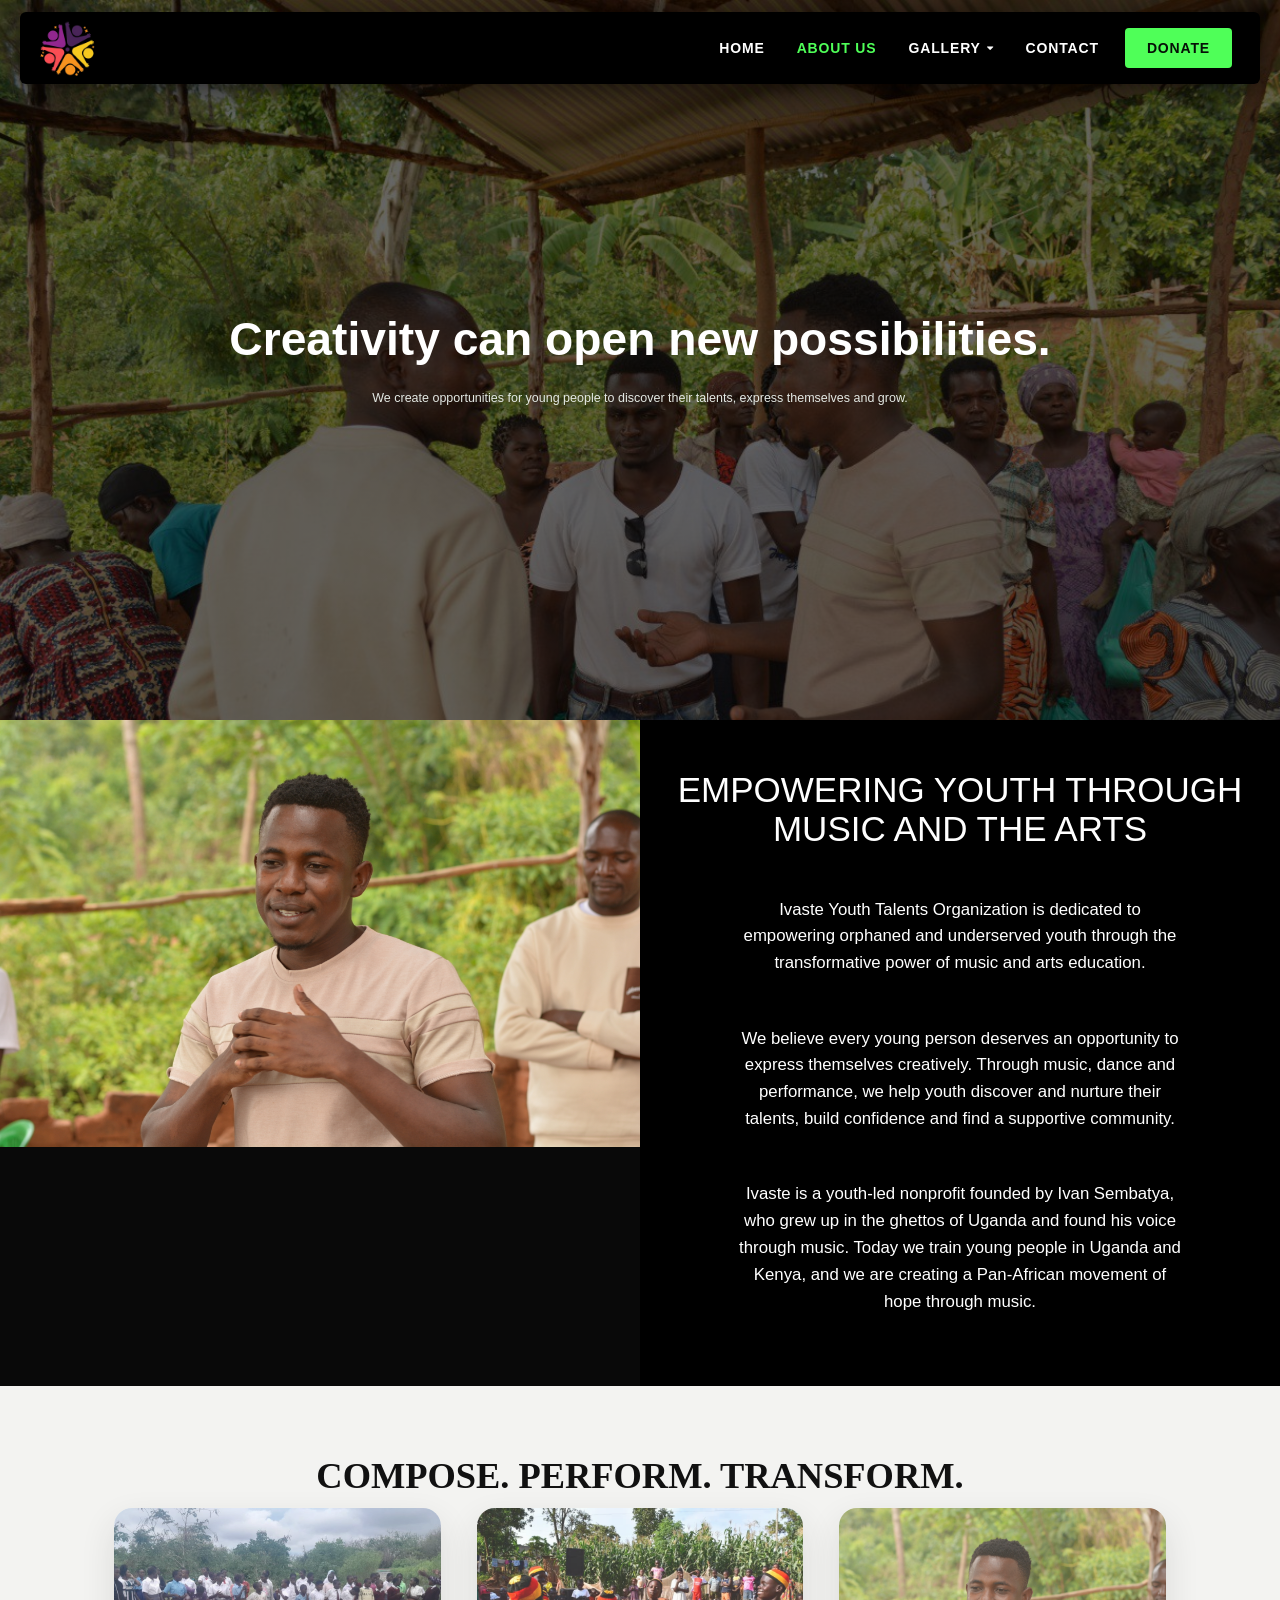
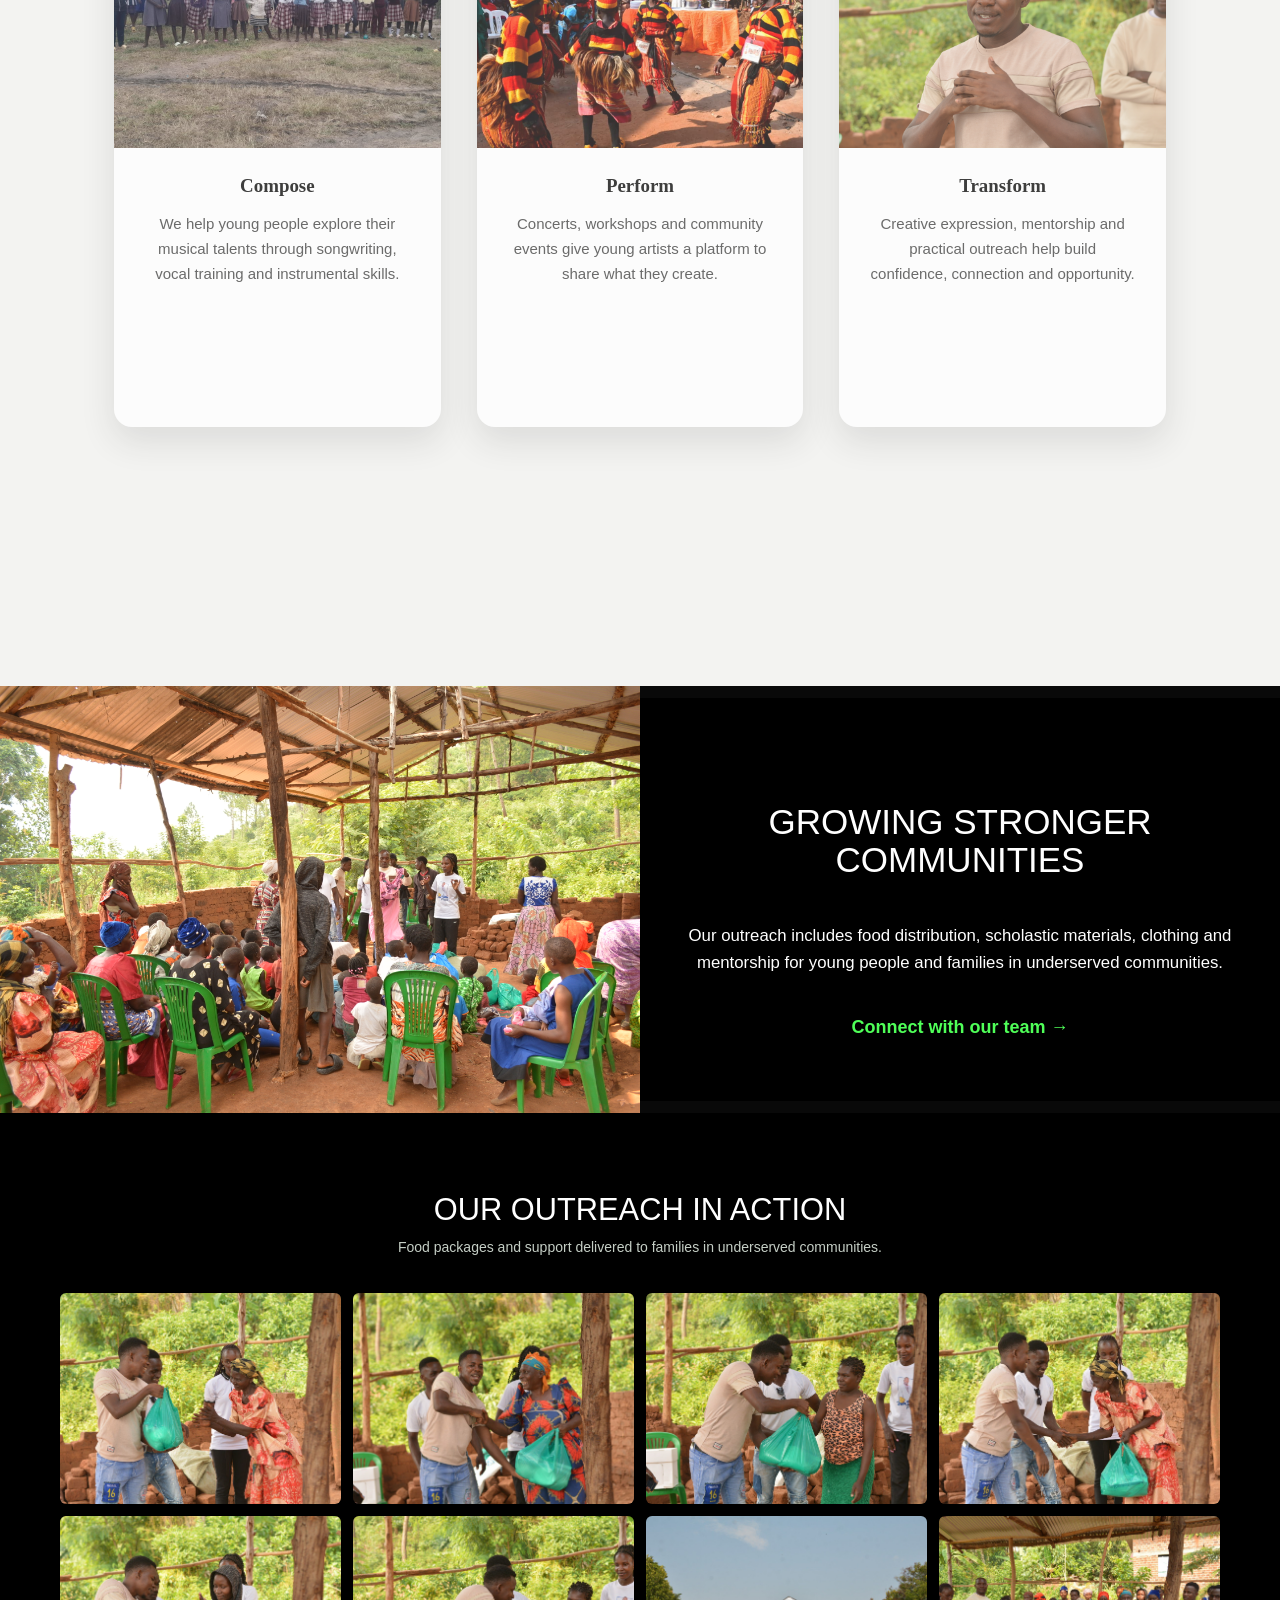
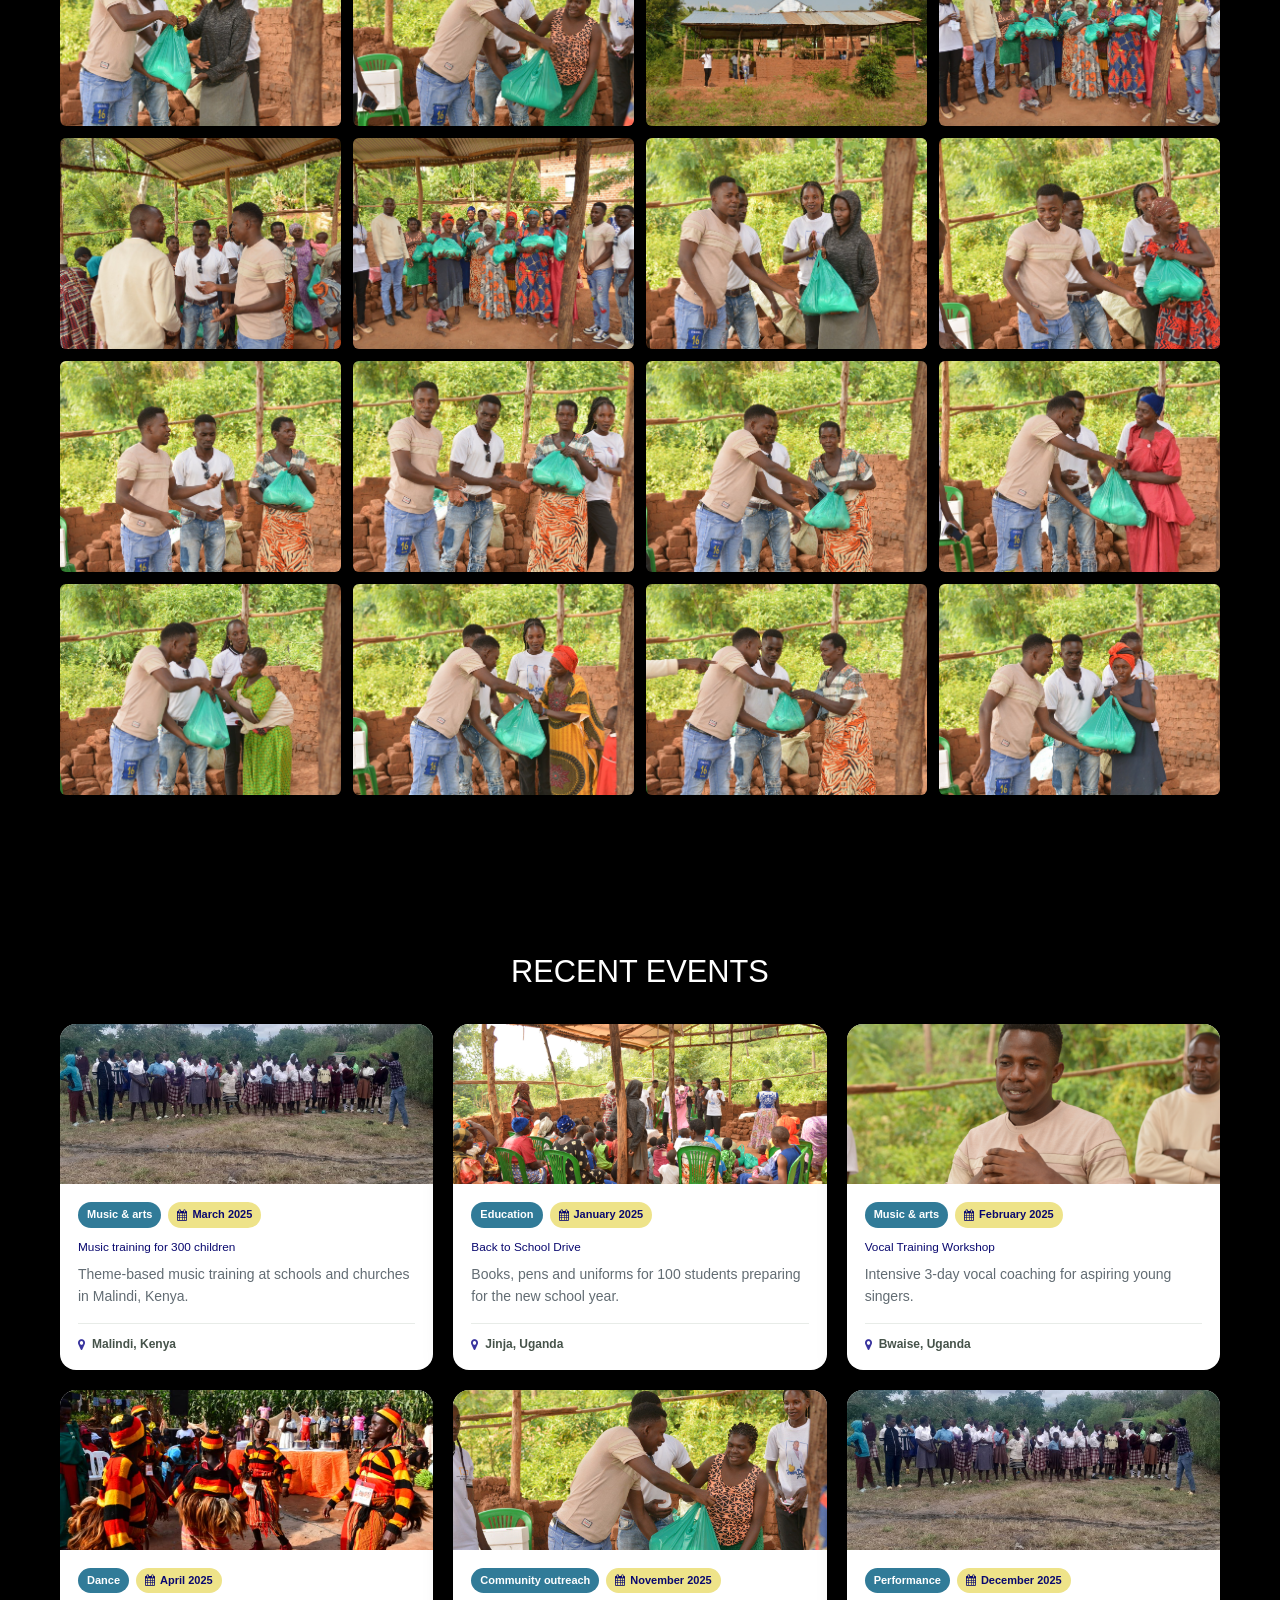
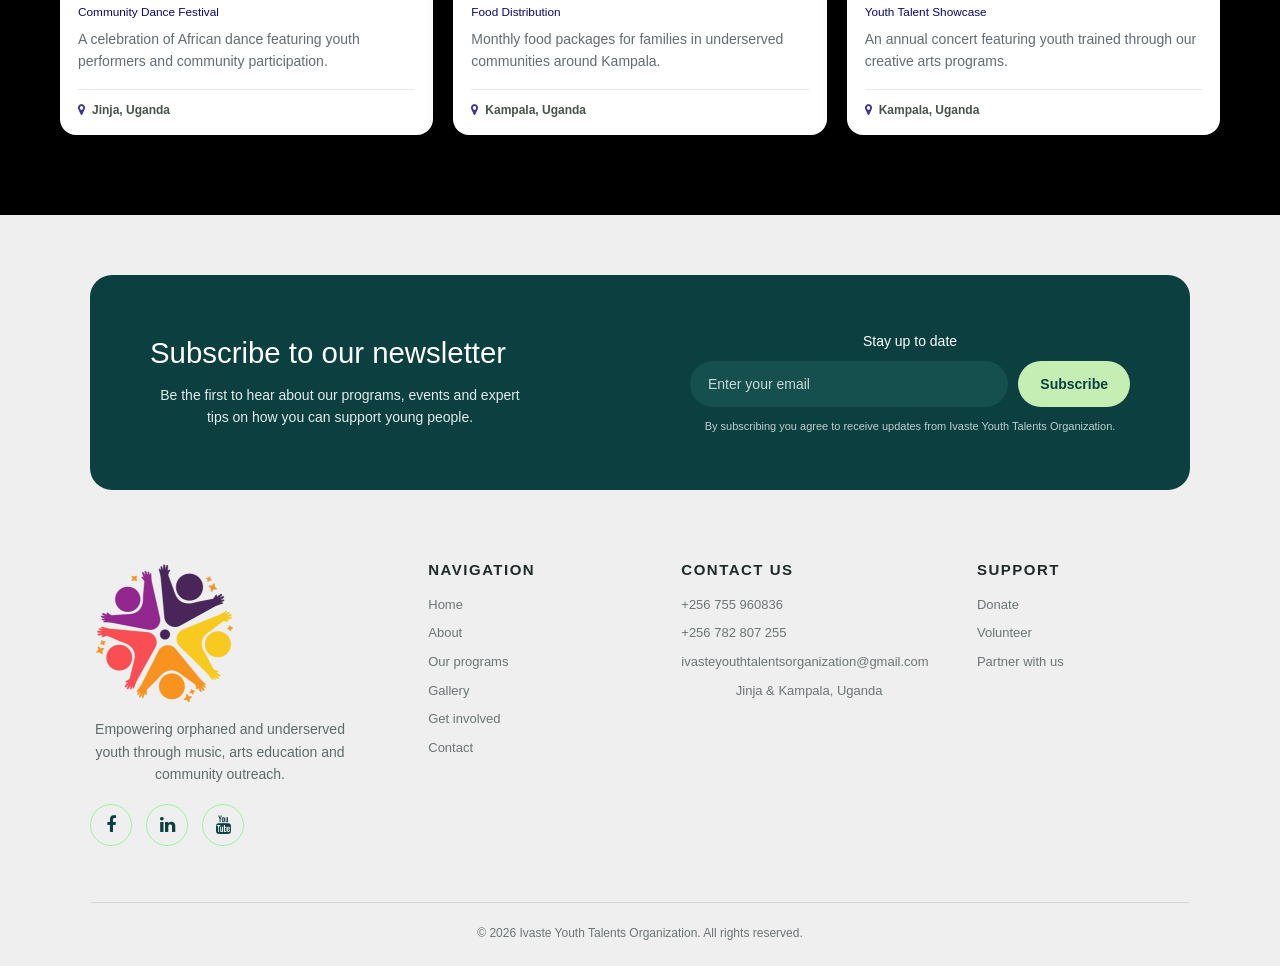
==== commit f20ca021: "Style recent event cards with photos and palette Co-authored-by: Copilot <223556219+Copilot@users.no" ====
--- a/about.html
+++ b/about.html
@@ -136,34 +136,76 @@
         <h2>RECENT EVENTS</h2>
         <div class="events-grid">
             <article class="event-card">
-                <span>Malindi, Kenya &middot; March 2025</span>
-                <h3>Music training for 300 children</h3>
-                <p>Theme-based music training at schools and churches in Malindi, Kenya.</p>
-            </article>
-            <article class="event-card">
-                <span>Jinja, Uganda &middot; January 2025</span>
-                <h3>Back to School Drive</h3>
-                <p>Books, pens and uniforms for 100 students preparing for the new school year.</p>
-            </article>
-            <article class="event-card">
-                <span>Bwaise, Uganda &middot; February 2025</span>
-                <h3>Vocal Training Workshop</h3>
-                <p>Intensive 3-day vocal coaching for aspiring young singers.</p>
-            </article>
-            <article class="event-card">
-                <span>Jinja, Uganda &middot; April 2025</span>
-                <h3>Community Dance Festival</h3>
-                <p>A celebration of African dance featuring youth performers and community participation.</p>
-            </article>
-            <article class="event-card">
-                <span>Kampala, Uganda &middot; November 2025</span>
-                <h3>Food Distribution</h3>
-                <p>Monthly food packages for families in underserved communities around Kampala.</p>
-            </article>
-            <article class="event-card">
-                <span>Kampala, Uganda &middot; December 2025</span>
-                <h3>Youth Talent Showcase</h3>
-                <p>An annual concert featuring youth trained through our creative arts programs.</p>
+                <img class="event-card-image" src="images/music-training.jpg" alt="Young people gathered for an Ivaste music training session" loading="lazy">
+                <div class="event-card-content">
+                    <div class="event-card-tags">
+                        <span class="event-card-type">Music &amp; arts</span>
+                        <span class="event-card-date"><i class="fa fa-calendar" aria-hidden="true"></i> March 2025</span>
+                    </div>
+                    <h3>Music training for 300 children</h3>
+                    <p>Theme-based music training at schools and churches in Malindi, Kenya.</p>
+                    <div class="event-card-location"><i class="fa fa-map-marker" aria-hidden="true"></i> Malindi, Kenya</div>
+                </div>
+            </article>
+            <article class="event-card">
+                <img class="event-card-image" src="images/school-supplies.jpg" alt="Community members gathered during Ivaste's back to school outreach" loading="lazy">
+                <div class="event-card-content">
+                    <div class="event-card-tags">
+                        <span class="event-card-type">Education</span>
+                        <span class="event-card-date"><i class="fa fa-calendar" aria-hidden="true"></i> January 2025</span>
+                    </div>
+                    <h3>Back to School Drive</h3>
+                    <p>Books, pens and uniforms for 100 students preparing for the new school year.</p>
+                    <div class="event-card-location"><i class="fa fa-map-marker" aria-hidden="true"></i> Jinja, Uganda</div>
+                </div>
+            </article>
+            <article class="event-card">
+                <img class="event-card-image" src="images/youth-mentorship.jpg" alt="Ivaste youth leader speaking with a community member" loading="lazy">
+                <div class="event-card-content">
+                    <div class="event-card-tags">
+                        <span class="event-card-type">Music &amp; arts</span>
+                        <span class="event-card-date"><i class="fa fa-calendar" aria-hidden="true"></i> February 2025</span>
+                    </div>
+                    <h3>Vocal Training Workshop</h3>
+                    <p>Intensive 3-day vocal coaching for aspiring young singers.</p>
+                    <div class="event-card-location"><i class="fa fa-map-marker" aria-hidden="true"></i> Bwaise, Uganda</div>
+                </div>
+            </article>
+            <article class="event-card">
+                <img class="event-card-image" src="images/youth-dance.jpeg" alt="Young performers presenting a traditional dance" loading="lazy">
+                <div class="event-card-content">
+                    <div class="event-card-tags">
+                        <span class="event-card-type">Dance</span>
+                        <span class="event-card-date"><i class="fa fa-calendar" aria-hidden="true"></i> April 2025</span>
+                    </div>
+                    <h3>Community Dance Festival</h3>
+                    <p>A celebration of African dance featuring youth performers and community participation.</p>
+                    <div class="event-card-location"><i class="fa fa-map-marker" aria-hidden="true"></i> Jinja, Uganda</div>
+                </div>
+            </article>
+            <article class="event-card">
+                <img class="event-card-image" src="images/1%20(6).jpg" alt="Ivaste volunteers handing a food package to a community member" loading="lazy">
+                <div class="event-card-content">
+                    <div class="event-card-tags">
+                        <span class="event-card-type">Community outreach</span>
+                        <span class="event-card-date"><i class="fa fa-calendar" aria-hidden="true"></i> November 2025</span>
+                    </div>
+                    <h3>Food Distribution</h3>
+                    <p>Monthly food packages for families in underserved communities around Kampala.</p>
+                    <div class="event-card-location"><i class="fa fa-map-marker" aria-hidden="true"></i> Kampala, Uganda</div>
+                </div>
+            </article>
+            <article class="event-card">
+                <img class="event-card-image" src="images/music-training.jpg" alt="Young people gathered for an Ivaste creative arts program" loading="lazy">
+                <div class="event-card-content">
+                    <div class="event-card-tags">
+                        <span class="event-card-type">Performance</span>
+                        <span class="event-card-date"><i class="fa fa-calendar" aria-hidden="true"></i> December 2025</span>
+                    </div>
+                    <h3>Youth Talent Showcase</h3>
+                    <p>An annual concert featuring youth trained through our creative arts programs.</p>
+                    <div class="event-card-location"><i class="fa fa-map-marker" aria-hidden="true"></i> Kampala, Uganda</div>
+                </div>
             </article>
         </div>
     </div>
--- a/style.css
+++ b/style.css
@@ -1106,28 +1106,101 @@
 }
 
 .event-card {
-    padding: 26px;
-    border: 2px solid rgba(255, 255, 255, 0.85);
-    background: rgba(0, 0, 0, 0.82);
-}
-
-.event-card span {
+    --event-navy: #09086f;
+    --event-indigo: #39349e;
+    --event-teal: #317b98;
+    --event-yellow: #eee389;
+    display: flex;
+    flex-direction: column;
+    min-width: 0;
+    overflow: hidden;
+    border: 0;
+    border-radius: 16px;
+    background: #fff;
+    color: #172027;
+    box-shadow: 0 12px 30px rgba(0, 0, 0, 0.22);
+    transition: transform 200ms ease, box-shadow 200ms ease;
+}
+
+.event-card:hover {
+    transform: translateY(-4px);
+    box-shadow: 0 18px 36px rgba(57, 52, 158, 0.28);
+}
+
+.event-card-image {
     display: block;
-    margin-bottom: 10px;
-    color: rgb(79, 255, 88);
-    font-size: 0.85rem;
-    font-weight: bold;
-    letter-spacing: 0.04em;
+    width: 100%;
+    height: 160px;
+    object-fit: cover;
+}
+
+.event-card-content {
+    display: flex;
+    flex: 1;
+    flex-direction: column;
+    padding: 18px 18px 16px;
+}
+
+.event-card-tags {
+    display: flex;
+    flex-wrap: wrap;
+    align-items: center;
+    gap: 7px;
+    margin-bottom: 12px;
+}
+
+.event-card .event-card-type,
+.event-card .event-card-date {
+    display: inline-flex;
+    align-items: center;
+    gap: 5px;
+    margin: 0;
+    font-size: 11px;
+    font-weight: 700;
+}
+
+.event-card .event-card-type {
+    padding: 5px 9px;
+    border-radius: 999px;
+    background: var(--event-teal);
+    color: #fff;
+}
+
+.event-card .event-card-date {
+    padding: 5px 9px;
+    border-radius: 999px;
+    background: var(--event-yellow);
+    color: var(--event-navy);
 }
 
 .event-card h3 {
-    margin: 0 0 10px;
-    font-size: 1.3rem;
+    margin: 0 0 8px;
+    color: var(--event-navy);
+    font-size: 1.18rem;
+    line-height: 1.35;
 }
 
 .event-card p {
-    margin: 0;
-    color: #c5cec5;
+    margin: 0 0 16px;
+    color: #626c73;
+    font-size: 14px;
+    line-height: 1.55;
+}
+
+.event-card .event-card-location {
+    display: flex;
+    align-items: center;
+    gap: 7px;
+    margin-top: auto;
+    padding-top: 12px;
+    border-top: 1px solid #e8ece8;
+    color: #46534a;
+    font-size: 12px;
+    font-weight: 700;
+}
+
+.event-card .event-card-location i {
+    color: var(--event-indigo);
 }
 
 @media screen and (max-width: 1024px) {
@@ -1651,7 +1724,7 @@
     font-size: 11px;
 }
 
-.dropdown {
+.site-nav .dropdown {
     list-style: none;
     margin: 0;
     padding: 6px 0;
@@ -1668,13 +1741,13 @@
     transition: opacity 180ms ease, visibility 180ms ease;
 }
 
-.has-dropdown:hover .dropdown,
-.has-dropdown:focus-within .dropdown {
+.site-nav .has-dropdown:hover .dropdown,
+.site-nav .has-dropdown:focus-within .dropdown {
     opacity: 1;
     visibility: visible;
 }
 
-.dropdown li a {
+.site-nav .dropdown li a {
     display: block;
     padding: 9px 18px;
     color: #333;
@@ -1684,8 +1757,8 @@
     white-space: nowrap;
 }
 
-.dropdown li a:hover,
-.dropdown li a:focus {
+.site-nav .dropdown li a:hover,
+.site-nav .dropdown li a:focus {
     background: rgb(79, 255, 88);
     color: #061007;
 }
@@ -1909,18 +1982,61 @@
 }
 
 @media (max-width: 760px) {
-    .site-nav { flex-wrap: wrap; height: auto; padding: 10px 14px; }
-    .site-logo img { height: 46px; }
-    .site-menu { flex-wrap: wrap; justify-content: flex-end; height: auto; }
+    .site-nav {
+        flex-direction: column;
+        align-items: stretch;
+        gap: 4px;
+        height: auto;
+        padding: 8px 12px;
+    }
+    .site-logo { align-self: center; }
+    .site-logo img { height: 42px; }
+    .site-menu {
+        flex-wrap: wrap;
+        justify-content: center;
+        gap: 0 2px;
+        width: 100%;
+        height: auto;
+    }
     .site-menu > li { height: auto; }
-    .site-menu > li > a { padding: 8px 10px; }
-    .dropdown { position: static; transform: none; opacity: 1; visibility: visible; box-shadow: none; background: transparent; }
-    .dropdown li a { color: #fff; padding: 4px 10px; }
-    .dropdown li a:hover, .dropdown li a:focus { background: transparent; color: rgb(79, 255, 88); }
+    .site-menu > li > a {
+        height: auto;
+        padding: 8px 9px;
+        font-size: 11px;
+        white-space: nowrap;
+    }
+    .site-menu a.nav-cta { margin: 0 0 0 4px; padding: 7px 12px; }
+    .site-nav .dropdown {
+        position: absolute;
+        top: 100%;
+        left: 50%;
+        transform: translateX(-50%);
+        background: #eef7ff;
+        box-shadow: 0 10px 24px rgba(0, 0, 0, 0.35);
+        opacity: 0;
+        visibility: hidden;
+    }
+    .site-nav .has-dropdown:hover .dropdown,
+    .site-nav .has-dropdown:focus-within .dropdown { opacity: 1; visibility: visible; }
+    .site-nav .dropdown li a { color: #333; padding: 8px 14px; }
+    .site-nav .dropdown li a:hover,
+    .site-nav .dropdown li a:focus { background: rgb(79, 255, 88); color: #061007; }
     .gallery-page { padding-top: 170px; }
     .gallery-page-grid { grid-template-columns: repeat(2, minmax(0, 1fr)); }
     .site-footer .footer-main { grid-template-columns: 1fr; }
     .site-footer .newsletter-form form { flex-direction: column; }
+}
+
+@media (max-width: 480px) {
+    .site-menu {
+        display: grid;
+        grid-template-columns: repeat(3, max-content);
+        justify-content: center;
+    }
+
+    .site-menu > li {
+        justify-content: center;
+    }
 }
 
 /* ===== Our Programs: card layout ===== */
@@ -2052,3 +2168,251 @@
         max-width: 420px;
     }
 }
+
+/* ===== Contact card ===== */
+.contact_container {
+    box-sizing: border-box;
+    min-height: 100vh;
+    height: auto;
+    margin: 0;
+    padding: 112px 24px 48px;
+    background-color: #222;
+    background-image: linear-gradient(rgba(0, 0, 0, 0.62), rgba(0, 0, 0, 0.62)), url("images/1%20(19).jpg");
+    background-position: center;
+    background-size: cover;
+    background-repeat: no-repeat;
+    background-attachment: fixed;
+    color: #fff;
+}
+
+.contact_container .contact-panel {
+    box-sizing: border-box;
+    display: grid;
+    grid-template-columns: minmax(0, 0.95fr) minmax(0, 1.05fr);
+    gap: clamp(20px, 3vw, 36px);
+    width: min(980px, 100%);
+    margin: 0 auto;
+    padding: clamp(18px, 2vw, 24px);
+    border: 0;
+    border-radius: 20px;
+    background: rgba(245, 246, 247, 0.78);
+    backdrop-filter: blur(3px);
+}
+
+.contact_container .contact-intro {
+    display: flex;
+    flex-direction: column;
+    align-items: flex-start;
+}
+
+.contact_container .contact-eyebrow {
+    display: inline-block;
+    padding: 6px 13px;
+    border: 1px solid #172027;
+    border-radius: 999px;
+    font-size: 11px;
+    font-weight: 700;
+    letter-spacing: 0.06em;
+    text-transform: uppercase;
+}
+
+.contact_container .contact-intro h1 {
+    margin: 14px 0 8px;
+    font-family: 'Trebuchet MS', sans-serif;
+    font-size: clamp(24px, 2.5vw, 30px);
+    font-weight: 500;
+    line-height: 1.2;
+    color: #172027;
+}
+
+.contact_container .contact-intro > p {
+    margin: 0;
+    color: #626c73;
+    font-size: 13px;
+    line-height: 1.55;
+}
+
+.contact_container .contact-details {
+    display: grid;
+    gap: 8px;
+    width: 100%;
+    margin: 12px 0 8px;
+}
+
+.contact_container .contact-detail {
+    display: flex;
+    align-items: center;
+    gap: 10px;
+    min-width: 0;
+    padding: 8px 10px;
+    border-radius: 12px;
+    background: rgba(255, 255, 255, 0.76);
+    box-shadow: 0 4px 16px rgba(23, 32, 39, 0.04);
+}
+
+.contact_container .contact-icon {
+    display: grid;
+    flex: 0 0 32px;
+    width: 32px;
+    height: 32px;
+    place-items: center;
+    border-radius: 50%;
+    background: rgb(79, 255, 88);
+    color: #071208;
+    font-size: 17px;
+}
+
+.contact_container .contact-detail > div {
+    display: grid;
+    gap: 4px;
+    min-width: 0;
+}
+
+.contact_container .contact-phones {
+    display: flex;
+    flex-wrap: wrap;
+    gap: 4px 12px;
+}
+
+.contact_container .contact-detail-label {
+    color: #7a858c;
+    font-size: 11px;
+}
+
+.contact_container .contact-detail a,
+.contact_container .contact-detail p {
+    margin: 0;
+    color: #172027;
+    font-size: 13px;
+    line-height: 1.4;
+    overflow-wrap: anywhere;
+    text-decoration: none;
+}
+
+.contact_container .contact-detail a:hover,
+.contact_container .contact-social .text-link:hover {
+    color: #257b2b;
+}
+
+.contact_container .contact-social {
+    margin-top: auto !important;
+    font-size: 13px !important;
+}
+
+.contact_container .contact-social .text-link {
+    display: inline-block;
+    margin-top: 4px;
+    color: #257b2b;
+    font-weight: 700;
+    text-decoration: none;
+}
+
+.contact_container .contact-form {
+    display: grid;
+    align-content: center;
+    gap: 10px;
+}
+
+.contact_container .contact-form label {
+    display: grid;
+    gap: 5px;
+    margin: 0;
+    color: #172027;
+    font-size: 12px;
+    font-weight: 700;
+}
+
+.contact_container .contact-name-fields {
+    display: grid;
+    grid-template-columns: repeat(2, minmax(0, 1fr));
+    gap: 10px;
+}
+
+.contact_container .contact-form input,
+.contact_container .contact-form textarea {
+    box-sizing: border-box;
+    width: 100%;
+    border: 1px solid #e5e8eb;
+    border-radius: 12px;
+    outline: none;
+    background: rgba(255, 255, 255, 0.86);
+    color: #172027;
+    font: 400 14px 'Trebuchet MS', sans-serif;
+    transition: border-color 180ms ease, box-shadow 180ms ease;
+}
+
+.contact_container .contact-form input {
+    min-height: 38px;
+    padding: 0 12px;
+}
+
+.contact_container .contact-form textarea {
+    height: 80px;
+    min-height: 80px;
+    padding: 10px 12px;
+    resize: vertical;
+}
+
+.contact_container .contact-form input:focus,
+.contact_container .contact-form textarea:focus {
+    border-color: #257b2b;
+    box-shadow: 0 0 0 3px rgba(79, 255, 88, 0.2);
+}
+
+.contact_container .contact-form input::placeholder,
+.contact_container .contact-form textarea::placeholder {
+    color: #9aa2a8;
+}
+
+.contact_container .contact-form button {
+    min-height: 38px;
+    padding: 9px 18px;
+    border: 0;
+    border-radius: 999px;
+    background: rgb(79, 255, 88);
+    color: #071208;
+    cursor: pointer;
+    font: 700 14px 'Trebuchet MS', sans-serif;
+    transition: background 180ms ease, transform 180ms ease;
+}
+
+.contact_container .contact-form button:hover {
+    transform: translateY(-1px);
+    background: #36e942;
+}
+
+.contact_container .contact-form-note {
+    margin: -10px 0 0;
+    color: #7a858c;
+    font-size: 12px;
+    text-align: center;
+}
+
+@media screen and (max-width: 760px) {
+    .contact_container {
+        min-height: auto;
+        padding: 150px 18px 36px;
+        background-attachment: scroll;
+    }
+
+    .contact_container .contact-panel {
+        grid-template-columns: 1fr;
+        gap: 18px;
+        padding: 18px 14px;
+    }
+
+    .contact_container .contact-details {
+        margin: 12px 0 8px;
+    }
+
+    .contact_container .contact-form textarea {
+        height: 76px;
+        min-height: 76px;
+    }
+}
+
+@media screen and (max-width: 420px) {
+    .contact_container .contact-name-fields {
+        grid-template-columns: 1fr;
+    }
+}
